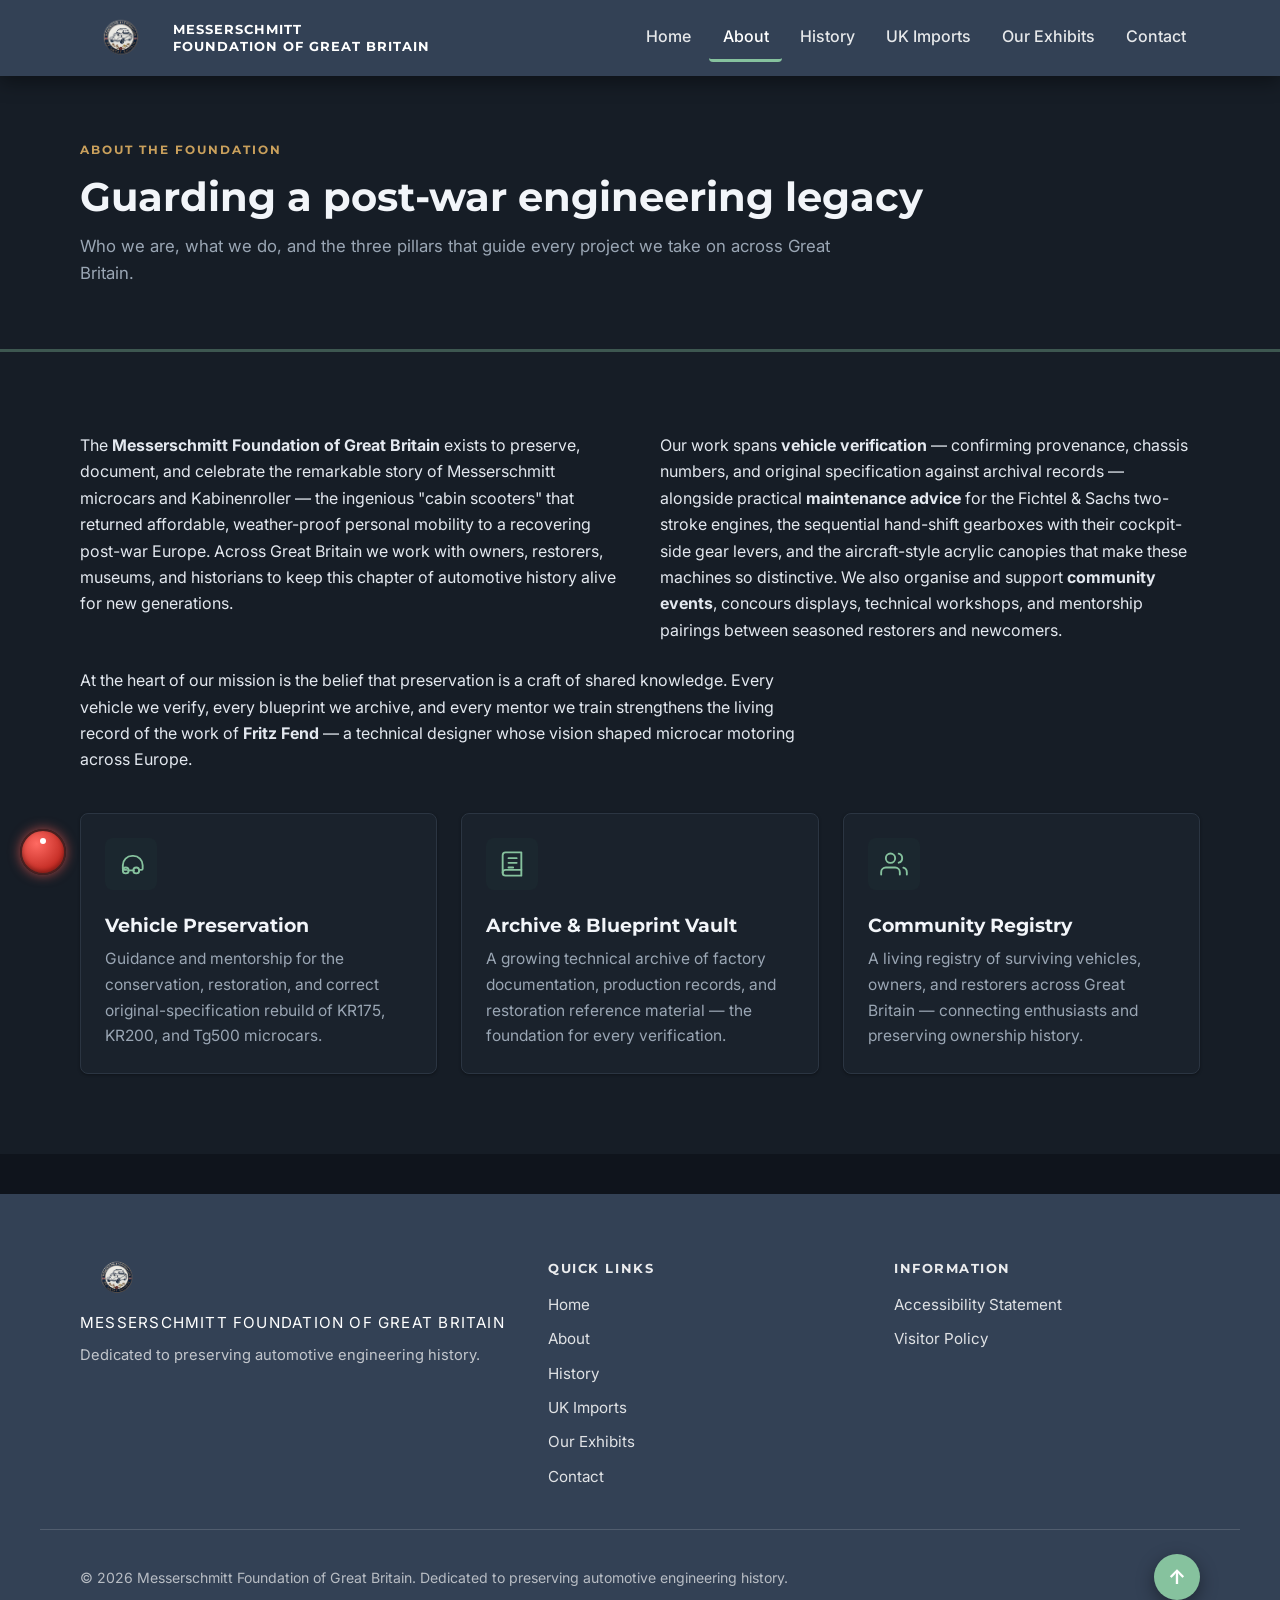
==== about.html @ 217b21d3 "Let the hero spread out on a wide screen The container used to stop dead at 1200px. On a large displ" ====
<!DOCTYPE html>
<html lang="en-GB" data-theme="dark">
<head>
  <meta charset="UTF-8">
  <meta name="viewport" content="width=device-width, initial-scale=1.0, viewport-fit=cover">
  <meta http-equiv="X-UA-Compatible" content="IE=edge">
  <meta name="theme-color" content="#334155">
  <meta name="color-scheme" content="dark light">

  <title>About | Messerschmitt Foundation of Great Britain</title>
  <meta name="title" content="About the Messerschmitt Foundation of Great Britain">
  <meta name="description" content="Learn about the Messerschmitt Foundation of Great Britain — vehicle verification, maintenance advice, community events, and the pillars of preservation, archiving, and registry.">
  <meta name="robots" content="index, follow">

  <meta property="og:type" content="website">
  <meta property="og:site_name" content="Messerschmitt Foundation of Great Britain">
  <meta property="og:title" content="About the Foundation">
  <meta property="og:description" content="Guarding a post-war engineering legacy: vehicle preservation, archive & blueprint vault, and the community registry.">
  <meta property="og:url" content="https://your-username.github.io/messerschmitt-foundation-gb/about.html">

  <link rel="icon" href="data:image/svg+xml,%3Csvg xmlns='http://www.w3.org/2000/svg' viewBox='0 0 32 32'%3E%3Crect width='32' height='32' rx='6' fill='%23334155'/%3E%3Ctext x='16' y='22' font-family='Georgia,serif' font-size='16' fill='%238C6A35' text-anchor='middle'%3EM%3C/text%3E%3C/svg%3E">

  <link rel="preconnect" href="https://fonts.googleapis.com">
  <link rel="preconnect" href="https://fonts.gstatic.com" crossorigin>
  <link href="https://fonts.googleapis.com/css2?family=Inter:wght@400;500;600;700&family=Montserrat:wght@600;700;800&display=swap" rel="stylesheet">

  <link rel="stylesheet" href="styles.css?v=20260919d">
</head>

<body data-page="about">
  <!-- Floating display control -->
  <div class="micro-dashboard" id="micro-dashboard" role="group" aria-label="Display controls">
    <button class="dash-red" id="theme-toggle" type="button" role="switch" aria-checked="false" aria-label="Toggle light and dark mode">
      <span class="red-dot" aria-hidden="true"></span>
    </button>
  </div>

  <a class="skip-link" href="#main-content">Skip to main content</a>

  <!-- ============ SITE HEADER ============ -->
  <header class="site-header" id="site-header">
    <div class="container header-inner">
      <a class="brand" href="index.html" aria-label="Messerschmitt Foundation of Great Britain — home">
        <img class="brand-logo" src="assets/images/mfgb-logo.png" alt="" width="676" height="369">
        <span class="brand-text">MESSERSCHMITT<br>FOUNDATION OF GREAT BRITAIN</span>
      </a>

      <button
        class="nav-toggle"
        id="nav-toggle"
        type="button"
        aria-expanded="false"
        aria-controls="main-nav"
        aria-label="Toggle navigation">
        <span class="nav-toggle-bar" aria-hidden="true"></span>
        <span class="nav-toggle-bar" aria-hidden="true"></span>
        <span class="nav-toggle-bar" aria-hidden="true"></span>
      </button>

      <nav class="main-nav" id="main-nav" aria-label="Primary navigation" aria-hidden="true">
        <ul class="nav-list">
          <li><a class="nav-link" href="index.html">Home</a></li>
          <li><a class="nav-link" href="about.html">About</a></li>
          <li><a class="nav-link" href="history.html">History</a></li>
          <li><a class="nav-link" href="imports.html">UK Imports</a></li>
          <li><a class="nav-link" href="exhibits.html">Our Exhibits</a></li>
          <li><a class="nav-link" href="contact.html">Contact</a></li>
        </ul>
      </nav>
    </div>
  </header>

  <main id="main-content">

    <!-- ============ PAGE HERO ============ -->
    <section class="page-hero">
      <div class="container">
        <p class="eyebrow">About the Foundation</p>
        <h1 class="page-title">Guarding a post-war engineering legacy</h1>
        <p class="page-subtitle">
          Who we are, what we do, and the three pillars that guide every project
          we take on across Great Britain.
        </p>
      </div>
    </section>

    <!-- ============ ABOUT CONTENT ============ -->
    <section id="about" class="section section-alt" aria-labelledby="about-title">
      <div class="container">
        <h2 class="visually-hidden" id="about-title">About the Messerschmitt Foundation of Great Britain</h2>

        <div class="prose-grid">
          <p>
            The <strong>Messerschmitt Foundation of Great Britain</strong> exists to
            preserve, document, and celebrate the remarkable story of Messerschmitt
            microcars and Kabinenroller — the ingenious "cabin scooters" that returned
            affordable, weather-proof personal mobility to a recovering post-war Europe.
            Across Great Britain we work with owners, restorers, museums, and historians
            to keep this chapter of automotive history alive for new generations.
          </p>
          <p>
            Our work spans <strong>vehicle verification</strong> — confirming provenance,
            chassis numbers, and original specification against archival records —
            alongside practical <strong>maintenance advice</strong> for the Fichtel &amp;
            Sachs two-stroke engines, the sequential hand-shift gearboxes with their
            cockpit-side gear levers, and the aircraft-style acrylic canopies that
            make these machines so distinctive.
            We also organise and support <strong>community events</strong>, concours
            displays, technical workshops, and mentorship pairings between seasoned
            restorers and newcomers.
          </p>
          <p>
            At the heart of our mission is the belief that preservation is a craft of
            shared knowledge. Every vehicle we verify, every blueprint we archive, and
            every mentor we train strengthens the living record of the work of
            <strong>Fritz Fend</strong> — a technical designer whose vision shaped
            microcar motoring across Europe.
          </p>
        </div>

        <div class="pillars-grid">
          <article class="card pillar-card">
            <div class="card-icon" aria-hidden="true">
              <svg viewBox="0 0 24 24" fill="none" stroke="currentColor" stroke-width="1.6" stroke-linecap="round" stroke-linejoin="round">
                <path d="M19 17h2c.6 0 1-.4 1-1v-3c0-4.4-3.6-8-8-8h-1c-4.4 0-8 3.6-8 8v3c0 .6.4 1 1 1h2"></path>
                <circle cx="7.5" cy="17.5" r="2.5"></circle>
                <circle cx="16.5" cy="17.5" r="2.5"></circle>
                <path d="M9.5 17.5h5"></path>
              </svg>
            </div>
            <h3 class="card-title">Vehicle Preservation</h3>
            <p class="card-text">
              Guidance and mentorship for the conservation, restoration, and correct
              original-specification rebuild of KR175, KR200, and Tg500 microcars.
            </p>
          </article>

          <article class="card pillar-card">
            <div class="card-icon" aria-hidden="true">
              <svg viewBox="0 0 24 24" fill="none" stroke="currentColor" stroke-width="1.6" stroke-linecap="round" stroke-linejoin="round">
                <path d="M4 19.5A2.5 2.5 0 0 1 6.5 17H20"></path>
                <path d="M6.5 2H20v20H6.5A2.5 2.5 0 0 1 4 19.5v-15A2.5 2.5 0 0 1 6.5 2z"></path>
                <path d="M9 7h7M9 11h7M9 15h4"></path>
              </svg>
            </div>
            <h3 class="card-title">Archive &amp; Blueprint Vault</h3>
            <p class="card-text">
              A growing technical archive of factory documentation, production records,
              and restoration reference material — the foundation for every verification.
            </p>
          </article>

          <article class="card pillar-card">
            <div class="card-icon" aria-hidden="true">
              <svg viewBox="0 0 24 24" fill="none" stroke="currentColor" stroke-width="1.6" stroke-linecap="round" stroke-linejoin="round">
                <path d="M17 21v-2a4 4 0 0 0-4-4H5a4 4 0 0 0-4 4v2"></path>
                <circle cx="9" cy="7" r="4"></circle>
                <path d="M23 21v-2a4 4 0 0 0-3-3.87"></path>
                <path d="M16 3.13a4 4 0 0 1 0 7.75"></path>
              </svg>
            </div>
            <h3 class="card-title">Community Registry</h3>
            <p class="card-text">
              A living registry of surviving vehicles, owners, and restorers across
              Great Britain — connecting enthusiasts and preserving ownership history.
            </p>
          </article>
        </div>
      </div>
    </section>
  </main>

  <!-- ============ FOOTER ============ -->
  <footer class="site-footer">
    <div class="container footer-grid">
      <div class="footer-brand">
        <img class="footer-logo" src="assets/images/mfgb-logo.png" alt="" width="676" height="369" loading="lazy" decoding="async">
        <p class="footer-title">MESSERSCHMITT FOUNDATION OF GREAT BRITAIN</p>
        <p class="footer-text">Dedicated to preserving automotive engineering history.</p>
      </div>

      <nav class="footer-nav" aria-label="Footer navigation">
        <p class="footer-heading">Quick Links</p>
        <ul>
          <li><a href="index.html">Home</a></li>
          <li><a href="about.html">About</a></li>
          <li><a href="history.html">History</a></li>
          <li><a href="imports.html">UK Imports</a></li>
          <li><a href="exhibits.html">Our Exhibits</a></li>
          <li><a href="contact.html">Contact</a></li>
        </ul>
      </nav>

      <div class="footer-legal">
        <p class="footer-heading">Information</p>
        <ul>
          <li><a href="contact.html">Accessibility Statement</a></li>
          <li><a href="contact.html#visitor-policy">Visitor Policy</a></li>
        </ul>
      </div>
    </div>

    <div class="container footer-bottom">
      <p>© 2026 Messerschmitt Foundation of Great Britain. Dedicated to preserving automotive engineering history.</p>
      <button class="back-to-top" id="back-to-top" type="button" aria-label="Back to top" hidden>&uarr;</button>
    </div>
  </footer>

  <script src="app.js?v=20260919b"></script>
</body>
</html>
---- styles.css ----
/* ============================================================
   Messerschmitt Foundation of Great Britain — styles.css
   Production-grade, mobile-first responsive design system.
   ------------------------------------------------------------
   Contents:
   01. CSS Custom Properties (design tokens)
   02. Reset & Base
   03. Accessibility Utilities
   04. Layout Primitives
   05. Header & Navigation
   06. Buttons & Links
   07. Hero Section
   08. Media Placeholder System
   09. Section Headings & Prose
   10. Cards & Pillars
   11. Timeline
   12. Exhibits & Spec Tables
   13. Contact Form & Sidebar
   14. Footer & Back-to-Top
   15. Responsive Media Queries
   ============================================================ */

/* ============================================================
   01. CSS Custom Properties
   ============================================================ */
:root {
  /* Palette — restrained & airy (clean, Wix-style) */
  --color-primary: #334155;        /* Soft slate — header / footer */
  --color-ink: #1F2937;            /* Heading ink */
  --color-accent: #2E6B4F;         /* Muted heritage racing green */
  --color-gold: #8C6A35;           /* Muted brass — tiny details only */
  --color-background: #FFFFFF;     /* White base */
  --color-surface: #FFFFFF;        /* Cards & panels */
  --color-surface-muted: #F6F7F9;  /* Alternate section bands */
  --color-text: #3B4658;           /* Body text */
  --color-text-light: #667085;     /* Secondary text */
  --color-border: #E6E8EC;         /* Hairlines */
  --color-placeholder: #F1F3F6;    /* Media placeholders */

  /* Typography */
  --font-body: 'Inter', system-ui, -apple-system, 'Segoe UI', Roboto, sans-serif;
  --font-heading: 'Montserrat', 'Inter', system-ui, sans-serif;

  /* Spacing scale */
  --space-xs: 0.5rem;
  --space-sm: 0.875rem;
  --space-md: 1.5rem;
  --space-lg: 2.5rem;
  --space-xl: 4rem;

  /* Radii */
  --radius-sm: 4px;
  --radius-md: 8px;
  --radius-lg: 12px;

  /* Elevation */
  --shadow-sm: 0 1px 3px rgba(31, 41, 55, 0.06);
  --shadow-md: 0 6px 18px rgba(31, 41, 55, 0.08);
  --shadow-lg: 0 14px 34px rgba(31, 41, 55, 0.12);

  /* Motion */
  --transition-fast: 150ms ease;
  --transition: 250ms ease;

  /* Focus ring */
  --focus-ring: 3px solid var(--color-accent);

  /* Layout */
  --container-max: 1200px;
  --header-height: 76px;
}

/* ============================================================
   01b. Night Drive Dark Theme
   ------------------------------------------------------------
   Toggled by the floating dash button via the data-theme
   attribute on <html>. Only overrides design tokens — all
   components adapt automatically.
   ============================================================ */
html[data-theme="dark"] {
  --color-background: #0F141C;
  --color-surface: #1A222C;
  --color-surface-muted: #161D26;
  --color-text: #E3E8EF;
  --color-text-light: #9AA6B4;
  --color-border: #2B3542;
  --color-placeholder: #212A35;
  --color-ink: #F2F5F9;
  --color-accent: #86C29E;
  --color-gold: #C9A05C;
  --shadow-sm: 0 1px 3px rgba(0, 0, 0, 0.35);
  --shadow-md: 0 6px 18px rgba(0, 0, 0, 0.4);
  --shadow-lg: 0 14px 34px rgba(0, 0, 0, 0.5);
}

/* ============================================================
   02. Reset & Base
   ============================================================ */
*,
*::before,
*::after {
  box-sizing: border-box;
  margin: 0;
  padding: 0;
}

html {
  scroll-behavior: smooth;
  scroll-padding-top: calc(var(--header-height) + 16px);
  -webkit-text-size-adjust: 100%;
}

body {
  font-family: var(--font-body);
  font-size: 1rem;
  line-height: 1.65;
  color: var(--color-text);
  background-color: var(--color-background);
  -webkit-font-smoothing: antialiased;
  -moz-osx-font-smoothing: grayscale;
}

img,
svg {
  display: block;
  max-width: 100%;
}

a {
  color: var(--color-accent);
  text-decoration: none;
}

a:hover {
  text-decoration: underline;
  text-underline-offset: 3px;
}

button {
  font-family: inherit;
  cursor: pointer;
}

h1, h2, h3, h4 {
  font-family: var(--font-heading);
  color: var(--color-ink);
  line-height: 1.2;
  font-weight: 700;
}

/* ============================================================
   03. Accessibility Utilities
   ============================================================ */
.visually-hidden {
  position: absolute;
  width: 1px;
  height: 1px;
  padding: 0;
  margin: -1px;
  overflow: hidden;
  clip: rect(0 0 0 0);
  white-space: nowrap;
  border: 0;
}

.skip-link {
  position: absolute;
  top: -60px;
  left: 16px;
  z-index: 2000;
  padding: 0.75rem 1.25rem;
  background: var(--color-primary);
  color: #fff;
  border-radius: var(--radius-sm);
  transition: top var(--transition-fast);
}

.skip-link:focus {
  top: 12px;
  outline: var(--focus-ring);
  outline-offset: 2px;
}

:focus-visible {
  outline: var(--focus-ring);
  outline-offset: 3px;
}

::selection {
  background: rgba(46, 107, 79, 0.22);
  color: inherit;
}

@media (prefers-reduced-motion: reduce) {
  *,
  *::before,
  *::after {
    animation-duration: 0.01ms !important;
    animation-iteration-count: 1 !important;
    transition-duration: 0.01ms !important;
    scroll-behavior: auto !important;
  }
}

/* ============================================================
   04. Layout Primitives
   ============================================================ */
.container {
  width: 100%;
  max-width: var(--container-max);
  margin-inline: auto;
  padding-inline: 1.25rem;
}

.section {
  padding-block: var(--space-xl);
}

.section-alt {
  background: var(--color-surface-muted);
}

/* ============================================================
   05. Header & Navigation
   ============================================================ */
.site-header {
  position: sticky;
  top: 0;
  z-index: 1000;
  background: var(--color-primary);
  color: #fff;
  box-shadow: var(--shadow-md);
}

/* Pinned header compresses once the page is scrolled so the tab
   navigation always stays visible without taking up extra room. */
.site-header.is-scrolled .header-inner {
  min-height: calc(var(--header-height) - 16px);
  padding-block: 0.4rem;
}

.site-header.is-scrolled .brand-logo {
  height: 34px;
}

.header-inner {
  display: flex;
  align-items: center;
  justify-content: space-between;
  gap: var(--space-md);
  min-height: var(--header-height);
  padding-block: 0.75rem;
  transition: min-height var(--transition), padding var(--transition);
}

.brand {
  display: inline-flex;
  align-items: center;
  gap: 0.75rem;
  color: #fff;
}

.brand:hover {
  text-decoration: none;
}

.brand-logo {
  height: 44px;
  width: auto;
  flex-shrink: 0;
  object-fit: contain;
  transition: height var(--transition);
}

.brand-text {
  font-family: var(--font-heading);
  font-size: 0.8rem;
  font-weight: 700;
  letter-spacing: 0.08em;
  line-height: 1.35;
}

/* Hamburger toggle */
.nav-toggle {
  display: inline-flex;
  flex-direction: column;
  justify-content: center;
  gap: 5px;
  width: 44px;
  height: 44px;
  padding: 10px;
  background: transparent;
  border: 2px solid rgba(255, 255, 255, 0.35);
  border-radius: var(--radius-sm);
}

.nav-toggle-bar {
  display: block;
  width: 100%;
  height: 2px;
  background: #fff;
  border-radius: 2px;
  transition: transform var(--transition), opacity var(--transition-fast);
}

.nav-toggle[aria-expanded="true"] .nav-toggle-bar:nth-child(1) {
  transform: translateY(7px) rotate(45deg);
}

.nav-toggle[aria-expanded="true"] .nav-toggle-bar:nth-child(2) {
  opacity: 0;
}

.nav-toggle[aria-expanded="true"] .nav-toggle-bar:nth-child(3) {
  transform: translateY(-7px) rotate(-45deg);
}

/* Mobile drawer */
.main-nav {
  display: none;
  position: absolute;
  top: 100%;
  left: 0;
  right: 0;
  background: var(--color-primary);
  border-top: 1px solid rgba(255, 255, 255, 0.12);
}

.main-nav.is-open {
  display: block;
}

.nav-list {
  list-style: none;
  padding: 0.5rem 0 1rem;
}

.nav-link {
  display: block;
  padding: 0.85rem 1.25rem;
  color: rgba(255, 255, 255, 0.88);
  font-weight: 500;
  border-left: 3px solid transparent;
  transition: color var(--transition-fast), background var(--transition-fast), border-color var(--transition-fast);
}

.nav-link:hover {
  color: #fff;
  background: rgba(255, 255, 255, 0.06);
  text-decoration: none;
}

.nav-link.is-active {
  color: #fff;
  border-left-color: var(--color-accent);
}

.nav-link.is-active:hover {
  text-decoration: none;
}

/* ============================================================
   06. Buttons & Links
   ============================================================ */
.btn {
  display: inline-flex;
  align-items: center;
  justify-content: center;
  gap: 0.5rem;
  padding: 0.85rem 1.75rem;
  border-radius: var(--radius-md);
  font-family: var(--font-heading);
  font-size: 0.95rem;
  font-weight: 700;
  letter-spacing: 0.02em;
  text-align: center;
  border: 2px solid transparent;
  transition: transform var(--transition-fast), box-shadow var(--transition), background var(--transition), color var(--transition);
}

.btn:hover {
  text-decoration: none;
  transform: translateY(-2px);
  box-shadow: var(--shadow-md);
}

.btn:active {
  transform: translateY(0);
}

.btn-primary {
  background: var(--color-primary);
  color: #fff;
}

.btn-primary:hover {
  background: #26543F;
}

.btn-secondary {
  background: transparent;
  color: var(--color-ink);
  border-color: var(--color-ink);
}

.btn-secondary:hover {
  background: var(--color-primary);
  color: #fff;
}

/* ============================================================
   07. Hero Section
   ============================================================ */
.hero-section {
  position: relative;
  background: var(--color-surface-muted);
  color: var(--color-text);
  overflow: hidden;
}

.hero-section::after {
  content: "";
  position: absolute;
  inset: auto 0 0 0;
  height: 3px;
  background: var(--color-accent);
  opacity: 0.35;
}

.hero-grid {
  display: grid;
  gap: var(--space-lg);
  padding-block: var(--space-xl);
}

.hero-title {
  color: var(--color-ink);
  font-size: clamp(1.75rem, 5vw, 2.9rem);
  margin-block: 0.75rem 1rem;
}

.hero-lede {
  color: var(--color-text-light);
  font-size: 1.05rem;
  max-width: 34em;
  margin-bottom: var(--space-md);
}

.eyebrow {
  font-family: var(--font-heading);
  font-size: 0.78rem;
  font-weight: 700;
  letter-spacing: 0.16em;
  text-transform: uppercase;
  color: var(--color-gold);
}

.hero-section .eyebrow {
  color: var(--color-gold);
}

.callout-box {
  display: flex;
  align-items: flex-start;
  gap: 0.75rem;
  padding: 1rem 1.25rem;
  margin-bottom: var(--space-md);
  background: var(--color-surface);
  border: 1px solid var(--color-border);
  border-left: 3px solid var(--color-accent);
  border-radius: var(--radius-md);
  box-shadow: var(--shadow-sm);
  color: var(--color-text);
  font-size: 0.98rem;
  max-width: 34em;
}

.callout-box strong {
  color: var(--color-accent);
  font-family: var(--font-heading);
}

.hero-actions {
  display: flex;
  flex-wrap: wrap;
  gap: var(--space-sm);
}

/* ---- 07c. Home Collection Stack ----
   Three exhibit widgets, one above the other, in the hero's second
   column. Each one deep-links to Our Exhibits with its car promoted.
   ------------------------------------------------------------------ */
.hero-collection {
  display: flex;
  flex-direction: column;
  gap: 0.9rem;
}

.car-stack {
  display: flex;
  flex-direction: column;
  gap: 0.75rem;
}

.car-widget {
  display: grid;
  grid-template-columns: 128px 1fr auto;
  align-items: center;
  gap: 1rem;
  padding: 0.7rem;
  color: inherit;
  text-decoration: none;
  background: var(--color-surface);
  border: 1px solid var(--color-border);
  border-radius: var(--radius-md);
  box-shadow: var(--shadow-sm);
  transition: transform var(--transition), box-shadow var(--transition),
    border-color var(--transition);
}

.car-widget:hover,
.car-widget:focus-visible {
  border-color: var(--color-gold);
  transform: translateY(-3px);
  box-shadow: var(--shadow-lg);
}

.car-widget-media {
  display: block;
  aspect-ratio: 4 / 3;
  overflow: hidden;
  background: var(--color-placeholder);
  border-radius: var(--radius-sm);
}

.car-widget-media img {
  display: block;
  width: 100%;
  height: 100%;
  object-fit: cover;
  transition: transform var(--transition);
}

.car-widget:hover .car-widget-media img {
  transform: scale(1.05);
}

.car-widget-label {
  display: flex;
  flex-direction: column;
  align-items: flex-start;
  gap: 0.35rem;
}

.car-widget .placeholder-badge {
  font-size: 0.78rem;
  padding: 0.25rem 0.7rem;
  box-shadow: none;
}

.car-widget .placeholder-caption {
  position: static;
  margin: 0;
  font-size: 0.78rem;
  color: var(--color-text-light);
}

.car-widget-go {
  display: grid;
  place-items: center;
  width: 36px;
  height: 36px;
  color: var(--color-accent);
  background: rgba(46, 107, 79, 0.08);
  border-radius: 50%;
  transition: background var(--transition-fast), color var(--transition-fast);
}

.car-widget-go svg {
  width: 18px;
  height: 18px;
}

.car-widget:hover .car-widget-go,
.car-widget:focus-visible .car-widget-go {
  background: var(--color-gold);
  color: #fff;
}

/* ---- 07d. Home Hero Photograph Deck ----
   The hero's three photographs sit in a shuffled stack: the one on show
   is full size, the two behind peek out up and to the right, and app.js
   module 09 deals the stack forward every few seconds — the next plate
   rising to the front while the old front steps back.

   The reveal is budgeted inside the frame rather than around it. The
   frame keeps a --reveal-x strip down its right side and a matching
   --reveal-y strip above, the plate on show is inset by exactly those
   strips, and the plates behind are translated by half and then all of
   the way out. Nothing spills past the frame, so the deck can never
   tread on the column gutter or the hero text at any width.

   --reveal-y is --reveal-x restated as a share of the height: the frame
   is 4:3, so the same number of pixels is 8 / 0.75 = 10.667%. The
   translate percentages resolve against each plate's own size, which is
   slightly smaller than the frame, so the plates land just inside the
   strips rather than exactly on their edges.
   ------------------------------------------------------------------ */
.hero-photo {
  --reveal-x: 8%;
  --reveal-y: 10.667%;
  position: relative;
  aspect-ratio: 4 / 3;
  margin: 0;
  /* Keeps the plates' z-indexes out of the page's own competition. */
  isolation: isolate;
}

.hero-deck-slide {
  position: absolute;
  left: 0;
  bottom: 0;
  width: calc(100% - var(--reveal-x));
  height: calc(100% - var(--reveal-y));
  object-fit: cover;
  background: var(--color-placeholder);
  border: 1px solid var(--color-border);
  border-radius: var(--radius-md);
  box-shadow: var(--shadow-md);
  /* The back-out curve is what makes a plate read as *coming forward*:
     it overshoots the upright position and settles back into it. Keep
     the duration in step with HOLD in app.js module 09. */
  transition: transform 700ms cubic-bezier(0.2, 1.22, 0.36, 1),
    opacity 700ms ease;
}

/* The plate on show — full size, upright, in front. */
.hero-deck-slide[data-depth="0"] {
  transform: none;
  opacity: 1;
  z-index: 3;
}

/* First and second behind it, each half and then all of the way out.
   The easy scale gives the two behind a sense of sitting further away. */
.hero-deck-slide[data-depth="1"] {
  transform: translate(calc(var(--reveal-x) / 2), calc(var(--reveal-y) / -2)) scale(0.985);
  opacity: 0.9;
  z-index: 2;
}

.hero-deck-slide[data-depth="2"] {
  transform: translate(var(--reveal-x), calc(var(--reveal-y) * -1)) scale(0.97);
  opacity: 0.78;
  z-index: 1;
}

/* Each plate keeps the crop line that suits it. The portrait one is
   framed high, because centring it would take the owner's head off. */
.hero-deck-slide[data-focus="high"] {
  object-position: center 15%;
}

/* .btn-secondary on light heroes uses the default outline style */

/* ============================================================
   07b. Page Hero (interior pages)
   ============================================================ */
.page-hero {
  position: relative;
  background: var(--color-surface-muted);
  color: var(--color-text);
  padding-block: var(--space-xl);
  overflow: hidden;
}

.page-hero::after {
  content: "";
  position: absolute;
  inset: auto 0 0 0;
  height: 3px;
  background: var(--color-accent);
  opacity: 0.35;
}

.page-hero .page-title {
  color: var(--color-ink);
  font-size: clamp(1.75rem, 4vw, 2.5rem);
  margin-block: 0.75rem;
}

.page-hero .page-subtitle {
  color: var(--color-text-light);
  font-size: 1.05rem;
  max-width: 46em;
}

.page-hero .eyebrow {
  color: var(--color-gold);
}

/* ============================================================
   08. Media Placeholder System
   ============================================================ */
.media-placeholder {
  display: flex;
  flex-direction: column;
  align-items: center;
  justify-content: center;
  gap: 0.5rem;
  text-align: center;
  aspect-ratio: 16 / 9;
  padding: 1.5rem;
  background-color: var(--color-placeholder);
  background-image:
    linear-gradient(45deg, rgba(51, 65, 85, 0.05) 25%, transparent 25%, transparent 75%, rgba(51, 65, 85, 0.05) 75%),
    linear-gradient(45deg, rgba(51, 65, 85, 0.05) 25%, transparent 25%, transparent 75%, rgba(51, 65, 85, 0.05) 75%);
  background-size: 24px 24px;
  background-position: 0 0, 12px 12px;
  border: 2px dashed var(--color-border);
  border-radius: var(--radius-md);
  color: var(--color-text-light);
}

.placeholder-icon {
  width: 44px;
  height: 44px;
  color: var(--color-ink);
  opacity: 0.6;
}

.placeholder-badge {
  font-family: var(--font-heading);
  font-size: 0.85rem;
  font-weight: 700;
  letter-spacing: 0.04em;
  color: var(--color-ink);
  background: var(--color-surface);
  border: 1px solid var(--color-border);
  border-radius: 999px;
  padding: 0.3rem 0.85rem;
  box-shadow: var(--shadow-sm);
}

.placeholder-caption {
  font-size: 0.8rem;
  letter-spacing: 0.05em;
  text-transform: uppercase;
}

/* Alternate 4:3 ratio variant */
.media-placeholder.ratio-4-3 {
  aspect-ratio: 4 / 3;
}

/* Real photo fills the frame; badge/caption overlay the photo */
.media-placeholder.has-photo {
  position: relative;
  overflow: hidden;
  padding: 0;
  border-style: solid;
}

.media-placeholder.has-photo .media-photo {
  position: absolute;
  inset: 0;
  width: 100%;
  height: 100%;
  object-fit: cover;
  display: block;
}

.media-placeholder.has-photo .placeholder-badge {
  position: absolute;
  left: 0.75rem;
  bottom: 0.75rem;
  margin: 0;
  z-index: 2;
}

.media-placeholder.has-photo .placeholder-caption {
  position: absolute;
  right: 0.75rem;
  bottom: 0.9rem;
  margin: 0;
  z-index: 2;
  color: rgba(255, 255, 255, 0.92);
  text-shadow: 0 1px 3px rgba(0, 0, 0, 0.85);
}

/* ---- Whole-photo selector (promotes the exhibit) ---- */
.exhibit-select {
  position: absolute;
  inset: 0;
  z-index: 2;
  padding: 0;
  cursor: pointer;
  border: 2px solid transparent;
  background: transparent;
  transition: border-color var(--transition), background var(--transition);
}

.exhibit-select[hidden] {
  display: none;
}

.exhibit-select:hover {
  border-color: rgba(140, 106, 55, 0.5);
  background: rgba(15, 20, 28, 0.08);
}

.exhibit-select:focus-visible {
  outline: var(--focus-ring);
  outline-offset: -6px;
}

.media-placeholder.has-photo.is-selected {
  box-shadow: inset 0 0 0 2px var(--color-gold);
}

.media-placeholder.has-photo.is-selected .placeholder-badge {
  background: var(--color-gold);
  border-color: var(--color-gold);
  color: #fff;
}

/* A soft scrim along the foot of every photo so the badge and the
   caption stay readable whatever the picture does underneath. */
.media-placeholder.has-photo::after {
  content: "";
  position: absolute;
  inset: auto 0 0 0;
  height: 48%;
  z-index: 1;
  pointer-events: none;
  background: linear-gradient(180deg, rgba(10, 14, 20, 0) 0%, rgba(10, 14, 20, 0.62) 62%, rgba(10, 14, 20, 0.86) 100%);
}

/* ---- Badge / caption overlay bar ---------------------------------
   The badge and caption share the foot of the photo: side by side
   while both fit, wrapping onto two left-aligned lines once the
   photo (or the column it sits in) gets narrow. Driven by the
   content itself, so it needs no breakpoints.
   ------------------------------------------------------------------ */
.media-placeholder.has-photo .photo-overlay {
  position: absolute;
  left: 0.75rem;
  right: 0.75rem;
  bottom: 0.75rem;
  z-index: 2;
  display: flex;
  flex-wrap: wrap;
  align-items: flex-end;
  justify-content: space-between;
  gap: 0.5rem;
}

.media-placeholder.has-photo .photo-overlay .placeholder-badge,
.media-placeholder.has-photo .photo-overlay .placeholder-caption {
  position: static;
  inset: auto;
  margin: 0;
}

/* ============================================================
   09. Section Headings & Prose
   ============================================================ */
.section-heading {
  margin-bottom: var(--space-lg);
}

.section-title {
  font-size: clamp(1.6rem, 3.5vw, 2.3rem);
  margin-block: 0.5rem 0.75rem;
}

.section-subtitle {
  color: var(--color-text-light);
  max-width: 46em;
}

.prose-grid {
  display: grid;
  gap: var(--space-md);
  margin-bottom: var(--space-lg);
}

.prose-grid p {
  max-width: 72ch;
}

/* ============================================================
   10. Cards & Pillars
   ============================================================ */
.card {
  background: var(--color-surface);
  border: 1px solid var(--color-border);
  border-radius: var(--radius-md);
  box-shadow: var(--shadow-sm);
  padding: 1.5rem;
  transition: transform var(--transition), box-shadow var(--transition);
}

.card:hover {
  transform: translateY(-4px);
  box-shadow: var(--shadow-lg);
}

.card-icon {
  display: grid;
  place-items: center;
  width: 52px;
  height: 52px;
  margin-bottom: var(--space-md);
  color: var(--color-accent);
  background: rgba(46, 107, 79, 0.08);
  border-radius: var(--radius-md);
}

.card-icon svg {
  width: 28px;
  height: 28px;
}

.card-title {
  font-size: 1.2rem;
  margin-bottom: 0.6rem;
}

.card-text {
  color: var(--color-text-light);
  font-size: 0.97rem;
}

.pillars-grid {
  display: grid;
  gap: var(--space-md);
}

.explore-grid {
  display: grid;
  gap: var(--space-md);
}

.explore-card {
  display: flex;
  flex-direction: column;
  gap: 0.5rem;
  color: inherit;
  text-decoration: none;
}

.explore-card:hover {
  text-decoration: none;
}

.explore-card .card-icon {
  margin-bottom: 0.5rem;
}

/* ============================================================
   11. Timeline
   ============================================================ */
.history-page-shell {
  position: relative;
  isolation: isolate;
}

.history-spotlight {
  position: fixed;
  inset: 0;
  z-index: 0;
  pointer-events: none;
  opacity: 0.96;
}

.history-spotlight-image-wrap {
  position: absolute;
  inset: 0;
  overflow: hidden;
  filter: saturate(1.1) contrast(1.2) brightness(0.82);
}

.history-spotlight-image-wrap img {
  position: absolute;
  inset: 0;
  width: 100%;
  height: 100%;
  object-fit: cover;
  transform: scale(1.06);
  opacity: 0;
  clip-path: inset(0 0 100% 0);
  transition: opacity 200ms ease, transform 300ms ease;
}

.history-spotlight-image-wrap img.is-front {
  opacity: 0.96;
  clip-path: inset(0 0 0 0);
}

.history-spotlight-image-wrap img.is-enter {
  z-index: 2;
  transition: opacity 200ms ease, transform 300ms ease, clip-path 200ms cubic-bezier(0.4, 0, 0.2, 1);
}

/* Tall 1955 photo: keep the top of the image in view (the two people). */
.history-spotlight-image-wrap img[src$="1955.jpg"] {
  object-position: top center;
}

/* The "Today" plate is artwork, not a photograph — cropping it to a
   portrait screen blew its lettering up to a storey high and cut it
   in half. Fit the whole plate and let its own ground colour carry
   the rest of the frame. */
.history-spotlight-image-wrap img[src$="today-placeholder.svg"] {
  object-fit: contain;
  background: #1a2433;
}

.history-spotlight-gradient {
  position: absolute;
  inset: 0;
  background:
    linear-gradient(90deg, rgba(7, 12, 17, 0.72) 0%, rgba(14, 20, 25, 0.64) 22%, rgba(14, 20, 25, 0.34) 58%, rgba(14, 20, 25, 0.74) 100%),
    linear-gradient(180deg, rgba(15, 20, 28, 0.18) 0%, rgba(10, 14, 19, 0.7) 100%);
}

.page-hero,
.section,
.site-footer {
  position: relative;
  z-index: 1;
}

.timeline {
  list-style: none;
  position: relative;
  padding-left: 1.25rem;
  max-width: 780px;
  z-index: 1;
  /* Scroll progress through the timeline, driven from app.js */
  --progress: 0;
  /* End of the fill: measured by app.js to the last dot so it never runs past it */
  --dot-end: 100%;
}

/* Unfilled track of the timeline progress line. */
.timeline::before {
  content: "";
  position: absolute;
  top: 0;
  left: 5px;
  width: 3px;
  height: var(--dot-end, 100%);
  background: rgba(140, 106, 53, 0.8);
  opacity: 0.35;
  border-radius: 3px;
}

/* Filled portion of the timeline progress line. */
.timeline::after {
  content: "";
  position: absolute;
  top: 0;
  left: 5px;
  width: 3px;
  height: calc(var(--progress) * var(--dot-end, 100%));
  background: rgba(226, 178, 96, 0.95);
  box-shadow: 0 0 8px rgba(226, 178, 96, 0.55);
  border-radius: 3px;
  transition: height 120ms linear;
}

body[data-page="history"] .section,
body[data-page="history"] .section-alt,
body[data-page="history"] .site-footer {
  background: transparent;
}

body[data-page="history"] .timeline-item {
  padding: 0.5rem 0 var(--space-lg) 1.5rem;
}

body[data-page="history"] .timeline-item .timeline-body {
  background: rgba(9, 14, 18, 0.18);
  border: 1px solid rgba(255, 255, 255, 0.08);
  border-radius: 1rem;
  padding: 1rem 1.1rem;
  backdrop-filter: blur(1.5px);
}

.timeline-item {
  position: relative;
  padding: 0 0 var(--space-lg) 1.5rem;
  transition: transform var(--transition), opacity var(--transition);
}

.timeline-item:last-child {
  padding-bottom: 0;
}

.timeline-item.is-active {
  transform: translateX(10px);
}

.timeline-marker {
  position: absolute;
  top: 6px;
  left: -1.25rem;
  width: 14px;
  height: 14px;
  border-radius: 50%;
  background: rgba(140, 106, 53, 0.9);
  border: 3px solid rgba(15, 20, 28, 0.9);
  box-shadow: 0 0 0 3px rgba(140, 106, 53, 0.22);
  z-index: 1; /* keep dots visible above the progress fill */
  transition: all var(--transition);
}

.timeline-item.is-active .timeline-marker {
  background: #fff;
  box-shadow: 0 0 0 3px rgba(255, 255, 255, 0.25), 0 0 20px rgba(255, 255, 255, 0.35);
}

/* "Today" dot — fills with the progress line and glows at the end. */
.timeline-item.is-today .timeline-marker {
  width: 16px;
  height: 16px;
  background: rgba(226, 178, 96, 0.4);
  border-color: rgba(226, 178, 96, 0.85);
}

.timeline-item.is-today.is-active .timeline-marker {
  background: #f0c878;
  border-color: #fff;
  box-shadow: 0 0 0 4px rgba(226, 178, 96, 0.35), 0 0 22px 6px rgba(226, 178, 96, 0.7);
  animation: today-glow 1.8s ease-in-out infinite;
}

@keyframes today-glow {
  0%, 100% {
    box-shadow: 0 0 0 4px rgba(226, 178, 96, 0.3), 0 0 14px 4px rgba(226, 178, 96, 0.5);
  }
  50% {
    box-shadow: 0 0 0 5px rgba(226, 178, 96, 0.45), 0 0 32px 10px rgba(226, 178, 96, 0.9);
  }
}

.timeline-meta {
  display: inline-block;
  margin-bottom: 0.5rem;
}

.timeline-year {
  display: inline-block;
  font-family: var(--font-heading);
  font-size: 0.85rem;
  font-weight: 700;
  letter-spacing: 0.06em;
  color: #fff;
  background: rgba(51, 65, 85, 0.82);
  border: 1px solid rgba(255, 255, 255, 0.12);
  border-radius: var(--radius-sm);
  padding: 0.2rem 0.7rem;
  transition: transform var(--transition-fast), box-shadow var(--transition-fast), background var(--transition-fast), border-color var(--transition-fast);
  box-shadow: var(--shadow-sm);
}

.timeline-item.is-active .timeline-year {
  background: rgba(46, 107, 79, 0.9);
  border-color: rgba(255, 255, 255, 0.36);
  box-shadow: 0 0 0 2px rgba(46, 107, 79, 0.35), var(--shadow-md);
  transform: translateY(-1px);
}

.timeline-title {
  font-size: 1.15rem;
  margin-bottom: 0.4rem;
  color: rgba(255, 255, 255, 0.96);
  transition: color var(--transition);
}

.timeline-item.is-active .timeline-title {
  color: #f8f2e8;
}

.timeline-text {
  color: rgba(244, 247, 251, 0.96);
  max-width: 60ch;
  line-height: 1.7;
  text-shadow: 0 1px 2px rgba(0, 0, 0, 0.28);
}

/* ============================================================
   11b. Archive Catalog
   ============================================================ */
.archive-layout {
  display: grid;
  gap: var(--space-lg);
}

.archive-group {
  padding: 1.5rem;
}

.archive-group-title {
  margin-bottom: 1rem;
  font-size: 1.15rem;
}

.archive-list {
  list-style: none;
  display: grid;
  gap: 0.9rem;
}

.archive-list li {
  display: flex;
  flex-direction: column;
  gap: 0.2rem;
  padding: 0.8rem 0.9rem;
  border: 1px solid var(--color-border);
  border-radius: var(--radius-sm);
  background: rgba(255, 255, 255, 0.02);
}

.archive-list a {
  font-weight: 600;
}

.archive-list span {
  font-size: 0.8rem;
  color: var(--color-text-light);
  letter-spacing: 0.02em;
}

/* ============================================================
   12. Exhibits & Spec Tables
   ============================================================ */
.exhibits-grid {
  display: grid;
  gap: var(--space-lg);
}

.exhibit-card {
  display: flex;
  flex-direction: column;
  padding: 0;
  overflow: hidden;
}

.exhibit-card .exhibit-placeholder {
  border: none;
  border-radius: 0;
  border-bottom: 1px solid var(--color-border);
}

.exhibit-featured {
  order: -1; /* whichever card holds the slot is placed first */
  border-color: rgba(46, 107, 79, 0.4);
  box-shadow: 0 0 0 1px rgba(46, 107, 79, 0.18), var(--shadow-md);
}

/* The smaller boxes are pressable — pressing one promotes it */
.exhibit-card:not(.exhibit-featured) {
  cursor: pointer;
}

/* Nothing to press on the featured card's own photo, so drop the hint */
.exhibit-card.exhibit-featured .exhibit-select {
  cursor: default;
}

.exhibit-card.exhibit-featured .exhibit-select:hover {
  border-color: transparent;
  background: transparent;
}

/* Promotion / demotion — a quick grow into the featured slot */
.exhibit-card.is-promoting {
  animation: exhibit-promote 400ms cubic-bezier(0.2, 0.7, 0.3, 1);
}

@keyframes exhibit-promote {
  from {
    opacity: 0;
    transform: scale(0.94) translateY(14px);
  }
  to {
    opacity: 1;
    transform: none;
  }
}

.exhibit-card.is-demoting {
  animation: exhibit-demote 340ms ease;
}

@keyframes exhibit-demote {
  from {
    opacity: 0.5;
    transform: scale(1.02);
  }
  to {
    opacity: 1;
    transform: none;
  }
}

.exhibit-body {
  padding: 1.5rem;
  display: flex;
  flex-direction: column;
  gap: 0.75rem;
}

.exhibit-tag {
  align-self: flex-start;
  font-family: var(--font-heading);
  font-size: 0.72rem;
  font-weight: 700;
  letter-spacing: 0.12em;
  text-transform: uppercase;
  color: var(--color-accent);
  background: rgba(46, 107, 79, 0.08);
  border-radius: 999px;
  padding: 0.3rem 0.8rem;
}

.spec-table {
  width: 100%;
  border-collapse: collapse;
  font-size: 0.92rem;
  margin-top: 0.5rem;
}

.spec-table th,
.spec-table td {
  text-align: left;
  padding: 0.65rem 0.75rem;
  border-bottom: 1px solid var(--color-border);
  vertical-align: top;
}

.spec-table th {
  width: 40%;
  font-family: var(--font-heading);
  font-size: 0.8rem;
  font-weight: 700;
  letter-spacing: 0.03em;
  text-transform: uppercase;
  color: var(--color-ink);
  white-space: nowrap;
}

.spec-table tr:last-child th,
.spec-table tr:last-child td {
  border-bottom: none;
}

.spec-table tr:hover th,
.spec-table tr:hover td {
  background: var(--color-surface-muted);
}

/* ---- Specification panel ------------------------------------------
   The featured card's sheet. Promoting an exhibit replaces the sheet
   inside it, with a short out/in animation on the body and a brass
   flash on the frame.
   ------------------------------------------------------------------ */
.spec-panel {
  display: flex;
  flex-direction: column;
  gap: 0.6rem;
  padding: 1rem 1.1rem;
  background: var(--color-surface-muted);
  border: 1px solid var(--color-border);
  border-radius: var(--radius-md);
  transition: border-color var(--transition), box-shadow var(--transition);
}

.spec-panel.is-swapping {
  border-color: var(--color-gold);
  box-shadow: 0 0 0 3px rgba(140, 106, 55, 0.14);
}

.spec-panel-head {
  display: flex;
  align-items: center;
  justify-content: space-between;
  flex-wrap: wrap;
  gap: 0.5rem;
}

.spec-panel-eyebrow {
  font-family: var(--font-heading);
  font-size: 0.72rem;
  font-weight: 700;
  letter-spacing: 0.12em;
  text-transform: uppercase;
  color: var(--color-gold);
}

.spec-panel-car {
  font-family: var(--font-heading);
  font-size: 0.72rem;
  font-weight: 700;
  letter-spacing: 0.08em;
  text-transform: uppercase;
  color: var(--color-ink);
  background: var(--color-surface);
  border: 1px solid var(--color-border);
  border-radius: 999px;
  padding: 0.25rem 0.7rem;
}

.spec-panel-body {
  transition: opacity var(--transition-fast), transform var(--transition-fast);
}

.spec-panel-body.is-out {
  opacity: 0;
  transform: translateY(6px);
}

.spec-panel-body.is-in {
  animation: spec-sheet-in 220ms ease;
}

@keyframes spec-sheet-in {
  from {
    opacity: 0;
    transform: translateY(-8px);
  }
  to {
    opacity: 1;
    transform: translateY(0);
  }
}

/* Row hover reads as a brass tint on the muted sheet */
.spec-panel .spec-table tr:hover th,
.spec-panel .spec-table tr:hover td {
  background: rgba(140, 106, 55, 0.08);
}

/* ============================================================
   13. Contact Form & Sidebar
   ============================================================ */
.contact-grid {
  display: grid;
  gap: var(--space-lg);
}

.contact-form {
  display: grid;
  gap: var(--space-md);
  padding: var(--space-lg);
  background: var(--color-surface);
  border: 1px solid var(--color-border);
  border-radius: var(--radius-lg);
  box-shadow: var(--shadow-sm);
}

.form-field {
  display: flex;
  flex-direction: column;
  gap: 0.4rem;
}

.form-field label {
  font-family: var(--font-heading);
  font-size: 0.85rem;
  font-weight: 700;
  letter-spacing: 0.02em;
  color: var(--color-ink);
}

.form-field input,
.form-field select,
.form-field textarea {
  font-family: inherit;
  font-size: 1rem;
  color: var(--color-text);
  background: var(--color-background);
  border: 1px solid var(--color-border);
  border-radius: var(--radius-sm);
  padding: 0.75rem 0.9rem;
  transition: border-color var(--transition-fast), box-shadow var(--transition-fast);
}

.form-field input:focus,
.form-field select:focus,
.form-field textarea:focus {
  outline: none;
  border-color: var(--color-accent);
  box-shadow: 0 0 0 3px rgba(46, 107, 79, 0.18);
}

.form-field textarea {
  resize: vertical;
  min-height: 130px;
}

.form-field input.has-error,
.form-field select.has-error,
.form-field textarea.has-error {
  border-color: #B3261E;
  box-shadow: 0 0 0 3px rgba(179, 38, 30, 0.15);
}

.form-error {
  font-size: 0.85rem;
  color: #B3261E;
  min-height: 1em;
}

.form-status {
  font-size: 0.95rem;
  font-weight: 600;
  min-height: 1.4em;
}

.form-status.is-success {
  color: var(--color-accent);
}

.form-status.is-error {
  color: #B3261E;
}

.contact-sidebar {
  display: grid;
  gap: var(--space-md);
  align-content: start;
}

.contact-address {
  font-style: normal;
  line-height: 2;
  color: var(--color-text-light);
}

.contact-address a {
  font-weight: 600;
}

.policy-list {
  list-style: none;
  display: grid;
  gap: 0.6rem;
  color: var(--color-text-light);
  font-size: 0.95rem;
}

.policy-list li {
  position: relative;
  padding-left: 1.4rem;
}

.policy-list li::before {
  content: "•";
  position: absolute;
  left: 0;
  color: var(--color-accent);
  font-weight: 700;
}

/* ============================================================
   14. Footer & Back-to-Top
   ============================================================ */
.site-footer {
  background: var(--color-primary);
  color: rgba(255, 255, 255, 0.85);
  padding-block: var(--space-xl) var(--space-md);
  margin-top: var(--space-lg);
}

.footer-grid {
  display: grid;
  gap: var(--space-lg);
  padding-bottom: var(--space-lg);
}

.footer-logo {
  height: 40px;
  width: auto;
  object-fit: contain;
  margin-bottom: 0.75rem;
}

.footer-title {
  color: #fff;
  font-size: 0.95rem;
  letter-spacing: 0.08em;
  margin-bottom: 0.5rem;
}

.footer-text {
  color: rgba(255, 255, 255, 0.7);
  font-size: 0.92rem;
}

.footer-heading {
  color: rgba(255, 255, 255, 0.9);
  font-family: var(--font-heading);
  font-size: 0.8rem;
  font-weight: 700;
  letter-spacing: 0.12em;
  text-transform: uppercase;
  margin-bottom: 0.75rem;
}

.footer-nav ul,
.footer-legal ul {
  list-style: none;
  display: grid;
  gap: 0.5rem;
}

.footer-nav a,
.footer-legal a {
  color: rgba(255, 255, 255, 0.85);
  font-size: 0.95rem;
}

.footer-nav a:hover,
.footer-legal a:hover {
  color: var(--color-gold);
}

.footer-bottom {
  display: flex;
  align-items: center;
  justify-content: space-between;
  flex-wrap: wrap;
  gap: var(--space-md);
  padding-top: var(--space-md);
  border-top: 1px solid rgba(255, 255, 255, 0.15);
  font-size: 0.88rem;
  color: rgba(255, 255, 255, 0.65);
}

.back-to-top {
  display: grid;
  place-items: center;
  width: 46px;
  height: 46px;
  border-radius: 50%;
  border: none;
  background: var(--color-accent);
  color: #fff;
  font-size: 1.25rem;
  font-weight: 700;
  box-shadow: var(--shadow-md);
  transition: transform var(--transition), opacity var(--transition);
}

.back-to-top:hover {
  transform: translateY(-3px);
}

/* ============================================================
   15. Responsive Media Queries
   ------------------------------------------------------------
   Mobile-first: default styles above target < 768px.
   ============================================================ */

/* Tablet (768px – 1024px) */
@media (min-width: 768px) {
  .container {
    padding-inline: 2rem;
  }

  .section {
    padding-block: calc(var(--space-xl) + 1rem);
  }

  .hero-grid {
    grid-template-columns: 1.1fr 0.9fr;
    align-items: center;
    gap: var(--space-xl);
  }

  /* A third column does not fit yet — the H1 would lose its measure and
     the car widgets their labels — so the deck sits above the
     text-and-collection row. It is capped rather than run full width:
     a stack of photographs should read as one object, and a frame the
     full 1100px would push the headline off a tablet screen entirely.

     The cap is a width, not a max-width: every plate is absolutely
     positioned, so the figure has no content to size itself from, and
     auto margins would otherwise collapse it to nothing. */
  .hero-photo {
    grid-column: 1 / -1;
    width: min(44rem, 100%);
    margin-inline: auto;
  }

  .pillars-grid {
    grid-template-columns: repeat(3, 1fr);
    gap: var(--space-md);
  }

  .explore-grid {
    grid-template-columns: repeat(2, 1fr);
    gap: var(--space-md);
  }

  .exhibits-grid {
    grid-template-columns: repeat(2, 1fr);
    gap: var(--space-md);
  }

  .exhibit-featured {
    grid-column: span 2;
  }

  .exhibit-featured .exhibit-body {
    display: grid;
    grid-template-columns: 1fr 1fr;
    column-gap: var(--space-lg);
  }

  .exhibit-featured .card-title,
  .exhibit-featured .card-text,
  .exhibit-featured .exhibit-tag {
    grid-column: 1;
  }

  .exhibit-featured .spec-panel {
    grid-column: 2;
    grid-row: 1 / span 3;
    align-self: center;
  }

  .contact-grid {
    grid-template-columns: 1.2fr 0.8fr;
    align-items: start;
  }

  .footer-grid {
    grid-template-columns: 1.4fr 1fr 1fr;
    gap: var(--space-lg);
  }
}

/* Desktop (> 1024px) */
@media (min-width: 1025px) {
  .container {
    padding-inline: 2.5rem;
  }

  /* ---- Horizontal navigation ---------------------------------
     The six tabs plus the two-line wordmark need about a thousand
     pixels. Revealed at 768px they used to run straight over the
     brand — "FOUNDATION OF GREAT BRITAIN" printed across "Home" —
     so the drawer now holds the whole way up to the desktop
     breakpoint, where the row genuinely fits. */
  .nav-toggle {
    display: none;
  }

  .main-nav {
    display: block;
    position: static;
    max-height: none;
    overflow: visible;
    background: transparent;
    border-top: none;
    box-shadow: none;
  }

  .nav-list {
    display: flex;
    align-items: center;
    gap: 0.25rem;
    padding: 0;
  }

  .nav-link {
    display: block;
    min-height: 0;
    padding: 0.6rem 0.7rem;
    font-size: 1rem;
    border-left: none;
    border-bottom: 3px solid transparent;
    border-radius: var(--radius-sm);
  }

  .nav-link.is-active {
    border-left-color: transparent;
    border-bottom-color: var(--color-accent);
  }

  .explore-grid {
    grid-template-columns: repeat(4, 1fr);
  }

  .exhibits-grid {
    grid-template-columns: repeat(3, 1fr);
  }

  .exhibit-featured {
    grid-column: span 3;
  }

  .exhibit-featured .exhibit-body {
    grid-template-columns: 1.15fr 1fr;
  }

  .prose-grid {
    grid-template-columns: 1fr 1fr;
    column-gap: var(--space-lg);
  }

  .prose-grid p:last-child {
    grid-column: span 2;
  }
}

/* Wide desktop: once there is room to spare, the tabs go back to
   their original spacing. Between 1025px and here they run a little
   tighter so the row clears the wordmark. */
@media (min-width: 1200px) {
  .nav-link {
    padding: 0.6rem 0.85rem;
  }

  /* ---- Hero: photograph | text | collection --------------------
     The container reaches its 1200px ceiling here, and the photograph
     now leads the row at roughly 460px — the largest of the three
     columns by some way. The text and the car widgets are held at the
     narrowest widths they still work at: the H1 keeps a readable
     measure, and the widgets keep room for a thumbnail beside their
     two labels.

     Three things pay for the extra width: the gutter drops from
     --space-xl to --space-md (80px back to the photograph), the H1
     steps down again, and the widget thumbnails slim to 94px so
     "FMR Tg500" still sets on one line. */
  .hero-grid {
    grid-template-columns: 1.5fr 1.05fr 0.95fr;
    gap: var(--space-md);
  }

  /* Back into a column of its own, filling it rather than sitting at the
     capped width the 768px block set. */
  .hero-photo {
    grid-column: auto;
    width: auto;
    margin-inline: 0;
  }

  /* This column no longer grows with the viewport, so a 2.5rem headline
     would set as a narrow ribbon. */
  .hero-title {
    font-size: clamp(1.5rem, 2.9vw, 2.25rem);
  }

  /* The widest badge, "FMR Tg500", needs 101px on one line, so the
     thumbnail and gutter give up a little more to leave the label
     comfortably clear of a wrap at the narrow end of this range. The
     1280px block below starts widening both again as the column grows. */
  .car-widget {
    grid-template-columns: 94px 1fr auto;
    gap: 0.8rem;
  }
}

/* ============================================================
   Wide screens — the hero breathes (>= 1280px)
   ------------------------------------------------------------
   Everything above is written for a 1200px container, and the container
   used to stop dead there. On a large display that left the whole site
   huddled in the middle of a lot of empty screen while the hero sat at
   its most compressed: a 24px gutter, a 36px headline, and a text column
   narrow enough to set the headline as a ribbon.

   Past 1280px the container now grows with the viewport, up to 1520px,
   so the space is actually used. The hero then ramps two things in step
   with it — the gutter between the three components, and the size of the
   text inside them.

   Every ramp below is a straight line anchored to 1280px, so each one
   meets the 1200px block exactly at the join and there is no jump when
   the browser crosses the breakpoint:

                           1280px   1600px   1920px
     container             1200     1400     1520  (capped)
     hero gutter             24       40       56
     text column            322      372      398
     headline              36.2     43.2     44.8  (capped)
     lede                  16.8     18.4     20.0
     eyebrow               12.5     13.2     14.1
     widget thumbnail        94      113      120  (capped)

   The headline stops at 2.8rem rather than running on: its column and
   its type do not grow at the same rate, and past about 45px the
   headline starts breaking a line earlier and setting nine lines where
   it set seven, which is more cramped than before, not less.

   At the far end that leaves the hero photograph around 570px wide —
   still the largest of the three columns, and a good deal taller in the
   frame than the 345px it stood at before.
   ============================================================ */
@media (min-width: 1280px) {
  :root {
    --container-max: clamp(1200px, 62.5vw + 400px, 1520px);
  }

  .hero-grid {
    gap: clamp(1.5rem, 5vw - 2.5rem, 3.5rem);
  }

  .hero-title {
    font-size: clamp(1.5rem, 2.2vw + 0.5rem, 2.8rem);
  }

  .hero-lede {
    font-size: clamp(1.05rem, 0.5vw + 0.65rem, 1.3rem);
  }

  .hero-section .eyebrow {
    font-size: clamp(0.78rem, 0.25vw + 0.58rem, 0.9rem);
  }

  .callout-box {
    font-size: clamp(0.98rem, 0.35vw + 0.7rem, 1.12rem);
  }

  /* Room again for a fuller thumbnail as the column widens. */
  .car-widget {
    grid-template-columns: clamp(94px, 6vw + 17px, 120px) 1fr auto;
    gap: 0.9rem;
  }
}

/* ============================================================
   ME 200 "In the Wild" — background of the Explore section
   ------------------------------------------------------------
   The photo fills the Explore section as a background, biased to
   show the top (the figures), and blends into the page with top
   and bottom gradient fades.
   ============================================================ */
.section-explore-bg {
  position: relative;
  background-color: var(--color-background);
  background-image:
    linear-gradient(180deg, var(--color-background) 0%, rgba(13, 18, 26, 0.7) 14%, rgba(13, 18, 26, 0.22) 32%, rgba(13, 18, 26, 0.22) 64%, rgba(13, 18, 26, 0.74) 88%, var(--color-background) 100%),
    url("me 200 in the wild.jpeg");
  background-size: 100% 100%, cover;
  background-position: center, top center;
  background-repeat: no-repeat;
}

.section-explore-bg .section-heading {
  text-shadow: 0 1px 4px rgba(0, 0, 0, 0.65);
}

/* This band always sits on a darkened photograph, whichever way the
   red button is switched, so its type is pinned light rather than
   following the theme — in Day mode the heading ink was landing
   dark on a dark picture. */
.section-explore-bg .section-title {
  color: #F5F8FC;
}

.section-explore-bg .section-subtitle {
  color: rgba(238, 243, 249, 0.92);
}

.section-explore-bg .eyebrow {
  color: #D9A85E;
}

/* ============================================================
   16. Glassmorphism "Canopy Door" Exhibit Card
   ------------------------------------------------------------
   A layered exhibit card inspired by the acrylic side-hinged
   canopy of the KR200. The glass "lid" hinges open on hover /
   focus / tap to reveal the cabin's technical specs beneath.
   ============================================================ */
.canopy-scene {
  perspective: 1000px;
}

.canopy-card {
  position: relative;
  width: min(560px, 100%);
  margin-inline: auto;
  border-radius: 16px;
}

/* Top layer: the glass canopy lid (a real <button> for a11y) */
.canopy-lid {
  position: relative;
  z-index: 2;
  display: block;
  width: 100%;
  padding: 0;
  border-radius: 16px;
  background: rgba(255, 255, 255, 0.6);
  -webkit-backdrop-filter: blur(14px);
  backdrop-filter: blur(14px);
  border: 1px solid var(--color-border);
  box-shadow: var(--shadow-lg);
  color: var(--color-text);
  cursor: pointer;
  overflow: hidden;
  transform-origin: top right;
  transform: rotateY(0deg) rotateX(0deg) translateZ(0);
  transition: transform 0.7s cubic-bezier(0.22, 0.68, 0.2, 1);
  will-change: transform;
}

.canopy-card:hover .canopy-lid,
.canopy-card:focus-within .canopy-lid,
.canopy-card.is-open .canopy-lid {
  transform: rotateY(35deg) rotateX(-10deg) translateZ(20px);
}

/* Asset frame inside the lid (vehicle image placeholder) */
.canopy-asset-frame {
  position: relative;
  display: flex;
  flex-direction: column;
  align-items: center;
  justify-content: center;
  gap: 0.85rem;
  min-height: 340px;
  padding: 2rem;
  text-align: center;
  background: var(--color-placeholder);
}

.canopy-frame-icon {
  width: 64px;
  height: 64px;
  color: var(--color-accent);
  opacity: 0.7;
}

.canopy-badge {
  font-family: var(--font-heading);
  font-size: 0.85rem;
  font-weight: 700;
  letter-spacing: 0.05em;
  color: var(--color-ink);
  background: var(--color-surface);
  border: 1px solid var(--color-border);
  border-radius: 999px;
  padding: 0.4rem 1rem;
}

.canopy-hint {
  font-size: 0.76rem;
  font-weight: 600;
  letter-spacing: 0.08em;
  text-transform: uppercase;
  color: var(--color-text-light);
}

/* Real photo fills the canopy lid; badge/hint overlay it */
.canopy-asset-frame.has-photo {
  position: relative;
  overflow: hidden;
  padding: 0;
}

.canopy-asset-frame.has-photo .canopy-photo {
  position: absolute;
  inset: 0;
  width: 100%;
  height: 100%;
  min-height: 340px;
  object-fit: cover;
  display: block;
}

.canopy-asset-frame.has-photo .canopy-badge {
  position: absolute;
  left: 1rem;
  bottom: 1rem;
  z-index: 2;
  margin: 0;
}

.canopy-asset-frame.has-photo .canopy-hint {
  position: absolute;
  right: 1rem;
  bottom: 1.2rem;
  z-index: 2;
  color: rgba(255, 255, 255, 0.92);
  text-shadow: 0 1px 3px rgba(0, 0, 0, 0.85);
}

/* Glass shine sweep across the lid */
.canopy-shine {
  position: absolute;
  inset: 0;
  pointer-events: none;
  background: linear-gradient(115deg, rgba(255, 255, 255, 0.6) 0%, rgba(255, 255, 255, 0.15) 32%, transparent 60%);
  transform: translateX(-30%);
  transition: transform 0.7s ease;
  will-change: transform;
}

.canopy-card:hover .canopy-shine,
.canopy-card:focus-within .canopy-shine,
.canopy-card.is-open .canopy-shine {
  transform: translateX(30%);
}

/* Dark mode: frosted dark glass lid */
html[data-theme="dark"] .canopy-lid {
  background: rgba(255, 255, 255, 0.06);
  border-color: rgba(255, 255, 255, 0.12);
}

/* Inner layer: the cabin with high-contrast technical specs */
.canopy-cabin {
  position: absolute;
  inset: 0;
  z-index: 1;
  display: flex;
  flex-direction: column;
  justify-content: center;
  gap: 1rem;
  padding: 2rem;
  border-radius: 16px;
  background: var(--color-surface);
  border: 1px solid var(--color-border);
  color: var(--color-text);
}

.canopy-eyebrow {
  font-family: var(--font-heading);
  font-size: 0.72rem;
  font-weight: 700;
  letter-spacing: 0.16em;
  text-transform: uppercase;
  color: var(--color-gold);
}

.cabin-title {
  color: var(--color-ink);
  font-size: 1.35rem;
  margin-bottom: 0.15rem;
}

.cabin-specs {
  display: grid;
  grid-template-columns: repeat(auto-fit, minmax(150px, 1fr));
  gap: 0.75rem;
}

.cabin-specs div {
  padding: 0.85rem 1rem;
  background: var(--color-background);
  border: 1px solid var(--color-border);
  border-radius: 10px;
}

.cabin-specs dt {
  font-family: var(--font-heading);
  font-size: 0.7rem;
  font-weight: 700;
  letter-spacing: 0.1em;
  text-transform: uppercase;
  color: var(--color-gold);
  margin-bottom: 0.3rem;
}

.cabin-specs dd {
  font-size: 1.05rem;
  font-weight: 600;
  color: var(--color-text);
}

/* Dark showcase band behind the glass card */
.section-canopy {
  background: var(--color-surface);
  color: var(--color-text);
}

.section-canopy .section-title {
  color: var(--color-ink);
}

.section-canopy .section-subtitle {
  color: var(--color-text-light);
}

/* ============================================================
   17. Floating Dash Button
   ------------------------------------------------------------
   One control is left in the dashboard cluster: the vintage
   dash light, which switches the site between Classic Racing
   Green and Night Drive Dark. The cluster keeps its position
   clear of the reading column, but the panel chrome is gone,
   so the button now floats on its own.
   ============================================================ */

/* --- Floating dash button --- */
.micro-dashboard {
  position: fixed;
  bottom: 1.25rem;
  left: 1.25rem;
  z-index: 1500;
}

/* Red button — toggle light / dark mode */
.dash-red {
  position: relative;
  width: 46px;
  height: 46px;
  border-radius: 50%;
  border: 2px solid #4A2020;
  background: radial-gradient(circle at 35% 30%, #E0564F, #A4231C 72%);
  box-shadow: inset 0 -2px 4px rgba(0, 0, 0, 0.35), 0 2px 5px rgba(0, 0, 0, 0.35);
  cursor: pointer;
  transition: box-shadow 0.25s ease;
}

.dash-red .red-dot {
  position: absolute;
  top: 7px;
  left: 50%;
  width: 6px;
  height: 6px;
  border-radius: 50%;
  background: #FFF;
  opacity: 0.65;
  transform: translateX(-50%);
}

/* In Night Drive the dash light glows */
html[data-theme="dark"] .dash-red {
  background: radial-gradient(circle at 35% 30%, #FF6A62, #C22A22 72%);
  box-shadow: inset 0 -2px 4px rgba(0, 0, 0, 0.35), 0 0 12px rgba(224, 86, 79, 0.75);
}

html[data-theme="dark"] .dash-red .red-dot {
  opacity: 1;
}

/* Focus rings for the new interactive controls */
.canopy-lid:focus-visible,
.dash-red:focus-visible {
  outline: var(--focus-ring);
  outline-offset: 3px;
}

/* Compact the canopy card on small screens. (The dashboard button
   itself is sized in section 21, alongside the rest of the handheld
   layout, so the two cannot drift apart.) */
@media (max-width: 480px) {
  .canopy-asset-frame {
    min-height: 280px;
  }
}


/* ============================================================
   19. UK Imports — Embedded Chassis Register
   ------------------------------------------------------------
   The live fraserbyte/Messerschmitt dashboard is embedded in an
   iframe and rendered unchanged (its graphs and colour selector
   are left exactly as-is). The surrounding page chrome — hero and
   framed section — matches the rest of the site.
   ============================================================ */
.imports-embed {
  width: 100%;
  height: clamp(480px, 78vh, 920px);
  background: var(--color-surface);
  border: 1px solid var(--color-border);
  border-radius: var(--radius-lg);
  box-shadow: var(--shadow-md);
  overflow: hidden;
}

.imports-frame {
  display: block;
  width: 100%;
  height: 100%;
  border: 0;
}

.imports-escape {
  margin-top: var(--space-sm);
  font-family: var(--font-heading);
  font-size: 0.8rem;
  font-weight: 700;
  letter-spacing: 0.08em;
  text-transform: uppercase;
}

.imports-escape a {
  display: inline-flex;
  align-items: center;
  gap: 0.4rem;
  min-height: 44px;
  color: var(--color-gold);
}

/* ============================================================
   21. Handheld Refinements (< 768px)
   ------------------------------------------------------------
   The layout above already stacks on a phone; this section is
   about how it *reads* there. Everything below is scoped to the
   handheld range, so the desktop design is untouched:

     · a tighter spacing scale, so a page is scrolled not trudged
     · a compact two-line masthead and a proper full-height drawer
     · specification sheets that stack instead of fraying into
       one-word columns
     · the dashboard button pulled clear of the reading column
   ============================================================ */
@media (max-width: 767px) {
  /* ---- Rhythm -----------------------------------------------
     Retuning the two largest steps of the spacing scale walks
     through every section, hero and footer at once. */
  :root {
    --space-lg: 1.85rem;
    --space-xl: 2.75rem;
    --header-height: 58px;
  }

  .container {
    padding-inline: 1.1rem;
  }

  /* ---- Masthead ---------------------------------------------
     A smaller roundel and a tighter wordmark keep the brand on
     two lines, so the sticky header costs ~58px instead of ~86px
     of a phone screen. */
  .header-inner {
    gap: 0.75rem;
    padding-block: 0.5rem;
  }

  .brand {
    gap: 0.55rem;
    min-width: 0;
  }

  .brand-logo {
    height: 32px;
  }

  .brand-text {
    font-size: 0.58rem;
    letter-spacing: 0.055em;
    line-height: 1.4;
  }

  .site-header.is-scrolled .header-inner {
    min-height: calc(var(--header-height) - 6px);
    padding-block: 0.35rem;
  }

  .site-header.is-scrolled .brand-logo {
    height: 28px;
  }

  /* ---- Hero -------------------------------------------------
     The section and the grid were each paying a full --space-xl,
     which left a screen-and-a-half of nothing above the title. */
  .hero-section {
    padding-block: 0;
  }

  .hero-grid {
    gap: var(--space-lg);
    padding-block: 1.75rem var(--space-lg);
  }

  .hero-title {
    font-size: clamp(1.7rem, 8vw, 2.2rem);
    margin-block: 0.5rem 0.75rem;
  }

  .hero-lede {
    font-size: 1rem;
  }

  .callout-box {
    flex-direction: column;
    gap: 0.35rem;
    padding: 0.9rem 1rem;
    font-size: 0.94rem;
  }

  /* Full-width stacked calls to action — easier to hit, and they
     read as a deliberate pair rather than two stray pills. */
  .hero-actions {
    gap: 0.6rem;
  }

  .hero-actions .btn {
    flex: 1 1 100%;
    min-height: 50px;
  }

  /* ---- Collection stack -------------------------------------
     Slimmer thumbnail column so the label has room for its two
     lines without the caption folding word by word. */
  .car-widget {
    grid-template-columns: 96px 1fr auto;
    gap: 0.8rem;
    padding: 0.55rem;
  }

  .car-widget .placeholder-badge {
    font-size: 0.74rem;
    padding: 0.22rem 0.6rem;
  }

  .car-widget .placeholder-caption {
    font-size: 0.7rem;
    letter-spacing: 0.04em;
  }

  .car-widget-go {
    width: 30px;
    height: 30px;
  }

  .car-widget-go svg {
    width: 15px;
    height: 15px;
  }

  /* ---- Page heroes & sections -------------------------------- */
  .page-hero .page-subtitle,
  .section-subtitle {
    font-size: 0.98rem;
  }

  /* Wide tracking at this width turned every eyebrow into three
     shouted lines above the heading it introduces. */
  .eyebrow {
    font-size: 0.72rem;
    letter-spacing: 0.12em;
  }

  .section-heading {
    margin-bottom: var(--space-md);
  }

  /* The photo behind Explore needs a heavier veil at this size:
     the cards sit almost edge to edge, so the headline has less
     clean sky to sit against. */
  .section-explore-bg {
    background-image:
      linear-gradient(180deg, var(--color-background) 0%, rgba(13, 18, 26, 0.82) 12%, rgba(13, 18, 26, 0.48) 34%, rgba(13, 18, 26, 0.5) 62%, rgba(13, 18, 26, 0.86) 86%, var(--color-background) 100%),
      url("me 200 in the wild.jpeg");
  }

  /* Exhibit cards carry their own padding on .exhibit-body so the
     photograph can run to the edge of the frame — keep them out of
     the general card tightening. */
  .card:not(.exhibit-card) {
    padding: 1.15rem;
  }

  .card-icon {
    width: 44px;
    height: 44px;
    margin-bottom: 0.75rem;
  }

  .card-icon svg {
    width: 24px;
    height: 24px;
  }

  /* ---- Photo overlays ---------------------------------------
     Badge over caption: side by side, the caption ran into the
     badge and off the edge of a narrow photo. */
  .media-placeholder.has-photo .photo-overlay {
    left: 0.65rem;
    right: 0.65rem;
    bottom: 0.65rem;
    flex-direction: column;
    align-items: flex-start;
    gap: 0.3rem;
  }

  .media-placeholder.has-photo .placeholder-caption {
    font-size: 0.72rem;
  }

  /* ---- Exhibits & specification sheets -----------------------
     A two-column table inside a 350px card gave a 40% label
     column and a shredded value column ("191cc Fichtel & Sachs
     two-/stroke, air-/cooled, single-/cylinder"). On a phone the
     rows stack: label above, value on the full width beneath. */
  .exhibits-grid {
    gap: var(--space-md);
  }

  .exhibit-body {
    padding: 1.15rem;
    gap: 0.6rem;
  }

  .spec-panel {
    padding: 0.85rem 0.9rem;
  }

  .spec-table,
  .spec-table tbody,
  .spec-table tr,
  .spec-table th,
  .spec-table td {
    display: block;
    width: auto;
  }

  .spec-table tr {
    padding-block: 0.6rem;
    border-bottom: 1px solid var(--color-border);
  }

  .spec-table tr:last-child {
    border-bottom: none;
    padding-bottom: 0;
  }

  .spec-table tr:first-child {
    padding-top: 0;
  }

  .spec-table th,
  .spec-table td {
    padding: 0;
    border-bottom: none;
    white-space: normal;
  }

  .spec-table th {
    margin-bottom: 0.2rem;
    font-size: 0.7rem;
    letter-spacing: 0.08em;
    color: var(--color-gold);
  }

  .spec-table td {
    font-size: 0.95rem;
    line-height: 1.55;
  }

  /* Row hover is a pointer idea; on touch it only ever flashes. */
  .spec-table tr:hover th,
  .spec-table tr:hover td,
  .spec-panel .spec-table tr:hover th,
  .spec-panel .spec-table tr:hover td {
    background: transparent;
  }

  /* ---- History timeline --------------------------------------
     The rail and the item indent together ate a fifth of the
     screen. Tightened, with the card carrying a little more
     weight so the text holds up over the spotlight photo. */
  .timeline {
    padding-left: 0.9rem;
  }

  .timeline-item,
  body[data-page="history"] .timeline-item {
    padding: 0.25rem 0 var(--space-md) 1rem;
  }

  .timeline-item.is-active {
    transform: translateX(4px);
  }

  .timeline-marker {
    left: -0.9rem;
    width: 12px;
    height: 12px;
  }

  body[data-page="history"] .timeline-item .timeline-body {
    padding: 0.85rem 0.95rem;
    background: rgba(9, 14, 18, 0.42);
    border-radius: 0.85rem;
  }

  .timeline-title {
    font-size: 1.05rem;
  }

  .timeline-text {
    font-size: 0.95rem;
    line-height: 1.6;
  }

  /* A darker wash over the fixed spotlight photo: on a phone the
     text column covers most of the picture anyway, and legibility
     has to win. */
  .history-spotlight-gradient {
    background:
      linear-gradient(90deg, rgba(7, 12, 17, 0.78) 0%, rgba(14, 20, 25, 0.72) 30%, rgba(14, 20, 25, 0.6) 65%, rgba(14, 20, 25, 0.8) 100%),
      linear-gradient(180deg, rgba(15, 20, 28, 0.35) 0%, rgba(10, 14, 19, 0.8) 100%);
  }

  .archive-group {
    padding: 1.15rem;
  }

  .archive-list li {
    padding: 0.7rem 0.8rem;
  }

  /* ---- Contact form ------------------------------------------ */
  .contact-form {
    padding: 1.15rem;
    gap: 1.1rem;
  }

  .contact-form .btn {
    width: 100%;
    min-height: 50px;
  }

  .form-field textarea {
    min-height: 120px;
  }

  /* ---- UK Imports embed --------------------------------------
     The register is a desktop dashboard in a frame; give it as
     much of the screen as there is, and offer a way out of the
     frame just beneath it. */
  .imports-embed {
    height: calc(100dvh - var(--header-height) - 5rem);
    min-height: 460px;
    border-radius: var(--radius-md);
  }

  /* ---- Footer ------------------------------------------------
     Six quick links in one column made the footer longer than
     some of the pages above it. */
  .footer-grid {
    gap: var(--space-md);
  }

  .footer-nav ul {
    grid-template-columns: repeat(2, minmax(0, 1fr));
    gap: 0.35rem 1rem;
  }

  .footer-nav a,
  .footer-legal a {
    display: inline-block;
    padding-block: 0.3rem;
  }

  .footer-bottom {
    gap: 0.9rem;
    font-size: 0.84rem;
  }

  /* Room at the foot of the page for the floating dashboard. */
  .site-footer {
    padding-bottom: calc(4.5rem + env(safe-area-inset-bottom));
  }

  .back-to-top {
    width: 44px;
    height: 44px;
  }

  /* ---- Dash button -------------------------------------------
     Shrunk, and moved across to the right. A floating control has
     to sit on top of something; on the left it covered the start
     of every line of body copy, which is the one place a reader
     cannot skip. On the ragged right edge it mostly floats over
     white space, and it lands under the thumb either way. */
  .micro-dashboard {
    bottom: calc(0.75rem + env(safe-area-inset-bottom));
    left: auto;
    right: calc(0.75rem + env(safe-area-inset-right));
  }

  .dash-red {
    width: 38px;
    height: 38px;
  }

  .dash-red .red-dot {
    top: 5px;
  }
}

/* ============================================================
   21b. Navigation Drawer (< 1025px)
   ------------------------------------------------------------
   Everything below the desktop breakpoint gets the drawer, so
   these run wider than the handheld block above: a panel that
   scrolls on its own, dims the page behind it, and gives every
   link a comfortable thumb target.
   ============================================================ */
@media (max-width: 1024px) {
  .main-nav {
    max-height: calc(100vh - var(--header-height) - 1.5rem);
    max-height: calc(100dvh - var(--header-height) - 1.5rem);
    overflow-y: auto;
    -webkit-overflow-scrolling: touch;
    box-shadow: 0 18px 30px rgba(8, 12, 18, 0.45);
  }

  .main-nav.is-open {
    animation: nav-drawer-in 200ms ease;
  }

  @keyframes nav-drawer-in {
    from {
      opacity: 0;
      transform: translateY(-8px);
    }
    to {
      opacity: 1;
      transform: none;
    }
  }

  .nav-list {
    padding: 0.35rem 0 max(0.75rem, env(safe-area-inset-bottom));
  }

  .nav-link {
    display: flex;
    align-items: center;
    min-height: 48px;
    padding: 0.7rem 1.1rem;
    font-size: 1.02rem;
    border-bottom: 1px solid rgba(255, 255, 255, 0.07);
  }

  .nav-list li:last-child .nav-link {
    border-bottom: none;
  }

  /* Page dimmer behind the open drawer (class set from app.js). */
  body.nav-is-open::before {
    content: "";
    position: fixed;
    inset: 0;
    z-index: 900;
    background: rgba(8, 12, 18, 0.5);
    -webkit-backdrop-filter: blur(2px);
    backdrop-filter: blur(2px);
  }

  /* The dash button steps aside while the menu is open — in
     landscape the drawer reaches all the way down to it. */
  body.nav-is-open .micro-dashboard {
    opacity: 0;
    pointer-events: none;
    transition: opacity var(--transition-fast);
  }
}

/* ============================================================
   23. Smallest phones (≤ 360px)
   ------------------------------------------------------------
   One more step down on the wordmark, so the masthead still holds
   "FOUNDATION OF GREAT BRITAIN" on a single line and the header
   stays two lines deep. Must follow section 21 to win over it.
   ============================================================ */
@media (max-width: 360px) {
  .brand-text {
    font-size: 0.53rem;
    letter-spacing: 0.04em;
  }

  .container {
    padding-inline: 0.95rem;
  }

  .car-widget {
    grid-template-columns: 86px 1fr auto;
    gap: 0.65rem;
  }

  .hero-title {
    font-size: 1.62rem;
  }
}
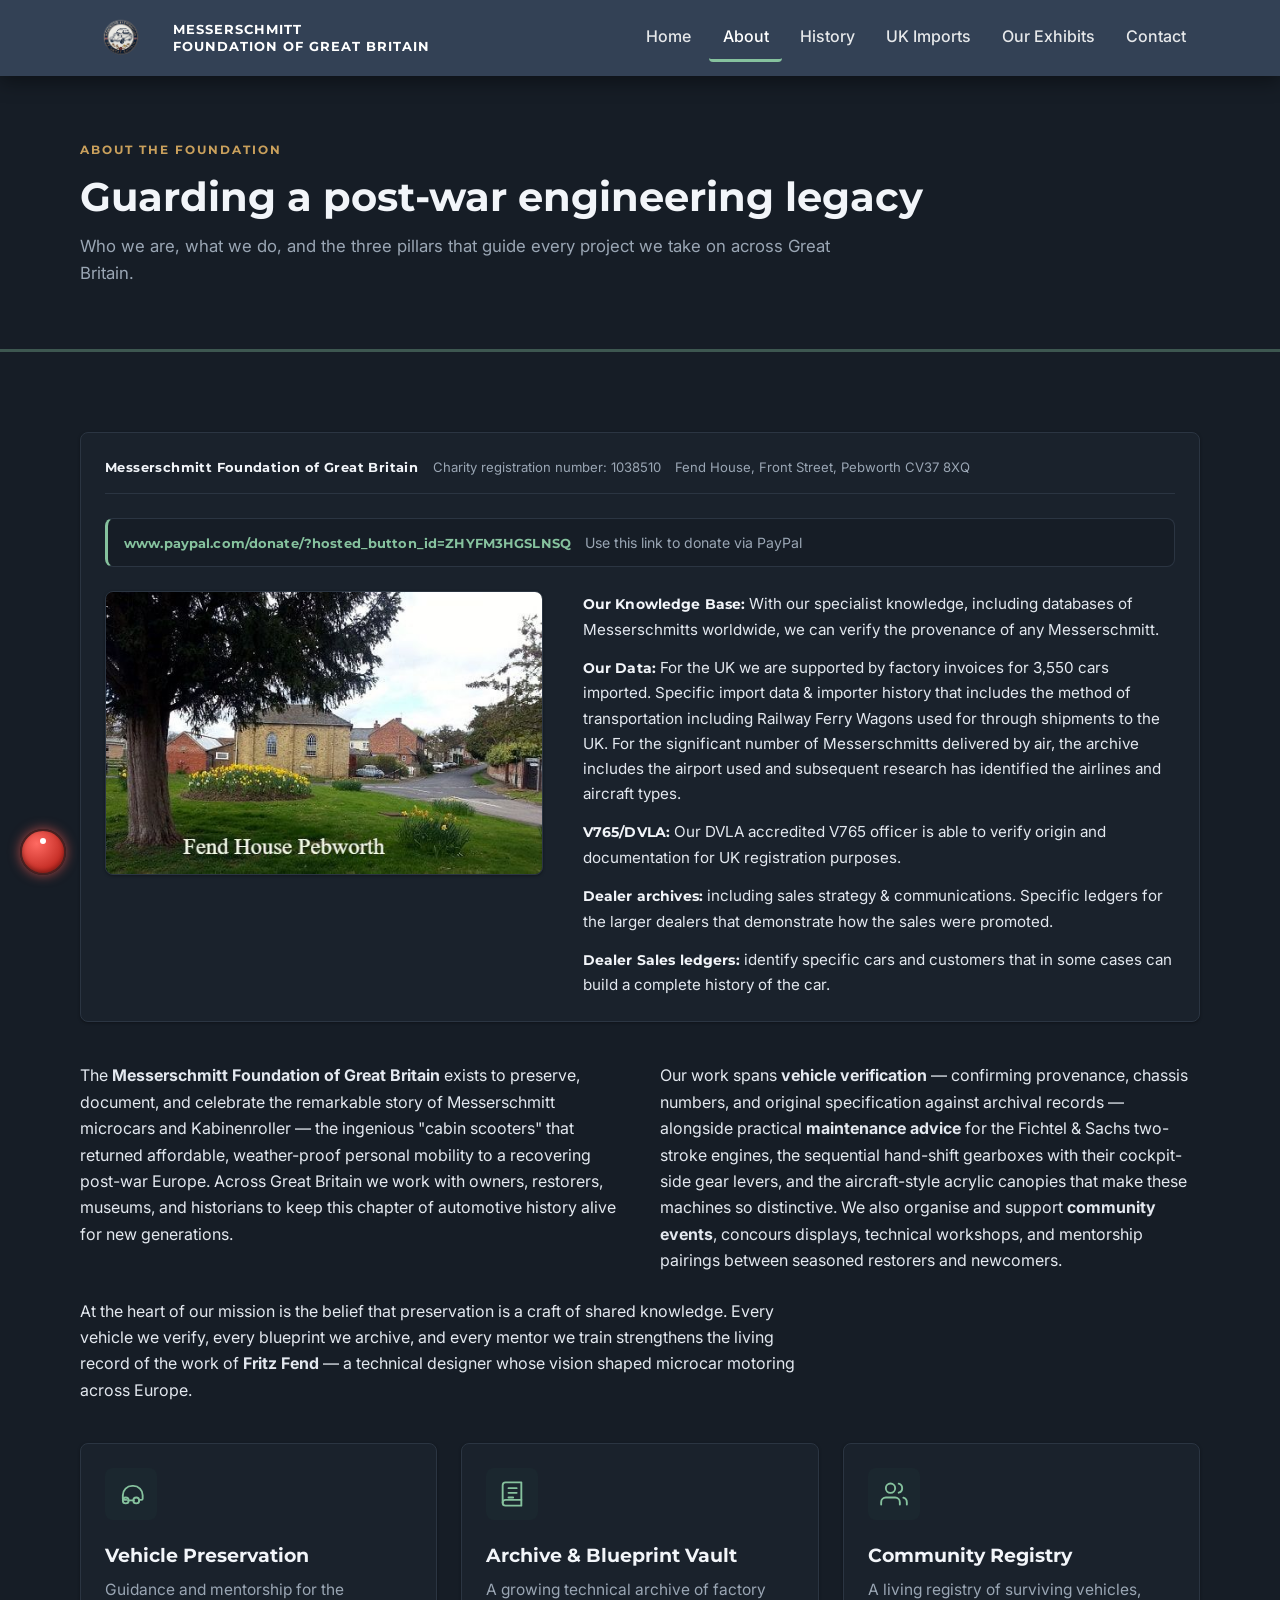
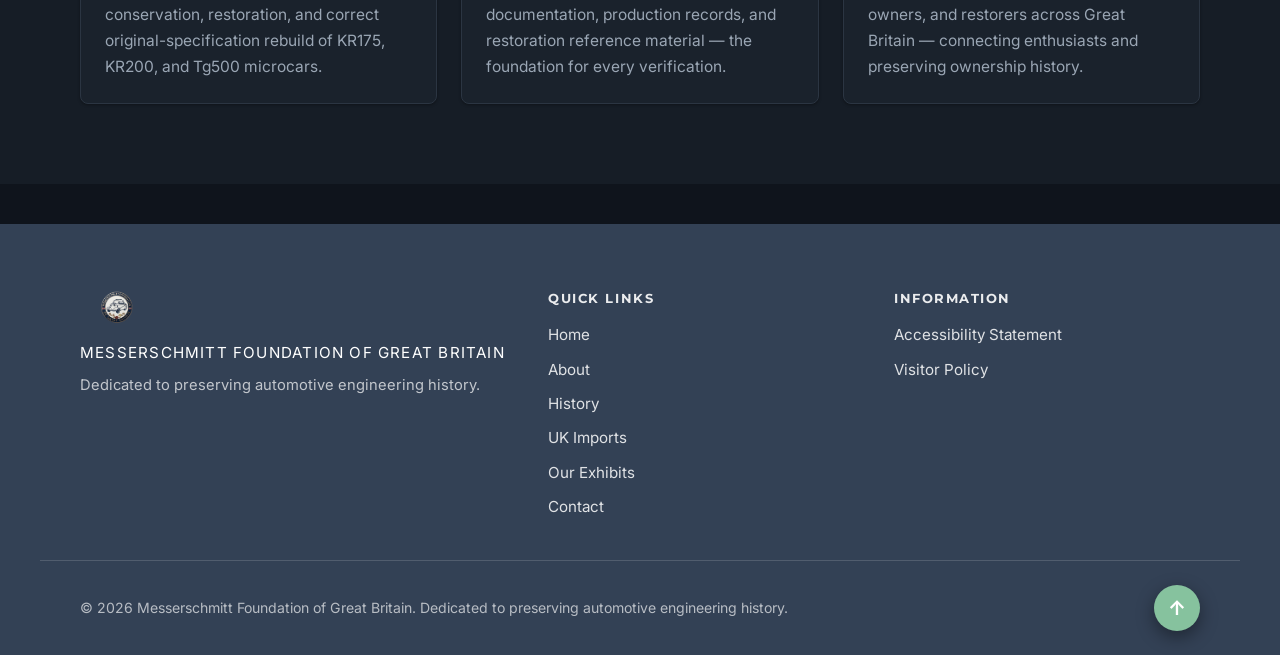
==== commit 8eb183e8: "Migrate the Fend House panel into the About page The Foundation's Fend House details, the PayPal don" ====
--- a/about.html
+++ b/about.html
@@ -24,7 +24,7 @@
   <link rel="preconnect" href="https://fonts.gstatic.com" crossorigin>
   <link href="https://fonts.googleapis.com/css2?family=Inter:wght@400;500;600;700&family=Montserrat:wght@600;700;800&display=swap" rel="stylesheet">
 
-  <link rel="stylesheet" href="styles.css?v=20260919d">
+  <link rel="stylesheet" href="styles.css?v=20260919g">
 </head>
 
 <body data-page="about">
@@ -89,6 +89,37 @@
       <div class="container">
         <h2 class="visually-hidden" id="about-title">About the Messerschmitt Foundation of Great Britain</h2>
 
+        <!-- ============ FEND HOUSE & FOUNDATION DETAILS ============
+             Migrated from the Foundation's previous page. The wording and
+             the arrangement are the original's; the type, the surfaces and
+             the spacing are this site's. -->
+        <div class="foundation-panel card">
+          <p class="foundation-masthead">
+            <span>Messerschmitt Foundation of Great Britain</span>
+            <span>Charity registration number: 1038510</span>
+            <span>Fend House, Front Street, Pebworth CV37 8XQ</span>
+          </p>
+
+          <p class="foundation-donate">
+            <a href="https://www.paypal.com/donate/?hosted_button_id=ZHYFM3HGSLNSQ" target="_blank" rel="noopener noreferrer">www.paypal.com/donate/?hosted_button_id=ZHYFM3HGSLNSQ</a>
+            <span>Use this link to donate via PayPal</span>
+          </p>
+
+          <div class="foundation-grid">
+            <figure class="foundation-photo">
+              <img src="histroy%20of%20the%20mfgb%20file/fendhousemed.jpg" alt="Fend House, Pebworth, seen across the village green behind a large tree and a circular bed of daffodils" width="500" height="323" loading="lazy" decoding="async">
+            </figure>
+
+            <div class="foundation-facts">
+              <p><strong>Our Knowledge Base:</strong> With our specialist knowledge, including databases of Messerschmitts worldwide, we can verify the provenance of any Messerschmitt.</p>
+              <p><strong>Our Data:</strong> For the UK we are supported by factory invoices for 3,550 cars imported. Specific import data &amp; importer history that includes the method of transportation including Railway Ferry Wagons used for through shipments to the UK. For the significant number of Messerschmitts delivered by air, the archive includes the airport used and subsequent research has identified the airlines and aircraft types.</p>
+              <p><strong>V765/DVLA:</strong> Our DVLA accredited V765 officer is able to verify origin and documentation for UK registration purposes.</p>
+              <p><strong>Dealer archives:</strong> including sales strategy &amp; communications. Specific ledgers for the larger dealers that demonstrate how the sales were promoted.</p>
+              <p><strong>Dealer Sales ledgers:</strong> identify specific cars and customers that in some cases can build a complete history of the car.</p>
+            </div>
+          </div>
+        </div>
+
         <div class="prose-grid">
           <p>
             The <strong>Messerschmitt Foundation of Great Britain</strong> exists to
@@ -206,6 +237,6 @@
     </div>
   </footer>
 
-  <script src="app.js?v=20260919b"></script>
+  <script src="app.js?v=20260919f"></script>
 </body>
 </html>
--- a/styles.css
+++ b/styles.css
@@ -609,11 +609,35 @@
 .hero-photo {
   --reveal-x: 8%;
   --reveal-y: 10.667%;
+  margin: 0;
+}
+
+/* The 4:3 box the plates are laid out in. It is a child of the figure
+   rather than the figure itself so that the caption below can sit in
+   flow without the ratio box growing to swallow it — the plates size
+   themselves against the frame, and would be a caption taller if the
+   aspect-ratio sat on the figure. */
+.hero-deck-frame {
   position: relative;
   aspect-ratio: 4 / 3;
-  margin: 0;
   /* Keeps the plates' z-indexes out of the page's own competition. */
   isolation: isolate;
+}
+
+/* A caption belongs to one plate and is only shown while that plate is
+   the one on show. It keeps its height when hidden, so the deck does not
+   resize as the stack turns. */
+.hero-deck-caption {
+  margin: 0.65rem 0 0;
+  font-size: 0.78rem;
+  line-height: 1.5;
+  color: var(--color-text-light);
+  opacity: 0;
+  transition: opacity 320ms ease;
+}
+
+.hero-deck-caption.is-shown {
+  opacity: 1;
 }
 
 .hero-deck-slide {
@@ -889,6 +913,119 @@
   max-width: 72ch;
 }
 
+/* ---- 09b. Foundation Panel (About page) ----
+   The Fend House details, the donation link and the archive summary,
+   migrated from the Foundation's previous page. Only the arrangement is
+   carried over — every colour, font and radius here is the site's own,
+   so the panel sits in the page rather than on top of it.
+   ------------------------------------------------------------------ */
+.foundation-panel {
+  margin-bottom: var(--space-lg);
+}
+
+/* Register name, charity number and address, wrapping onto as many lines
+   as the width needs. */
+.foundation-masthead {
+  display: flex;
+  flex-wrap: wrap;
+  gap: 0.3rem 0.9rem;
+  padding-bottom: var(--space-sm);
+  margin-bottom: var(--space-md);
+  border-bottom: 1px solid var(--color-border);
+}
+
+.foundation-masthead span {
+  font-size: 0.82rem;
+  color: var(--color-text-light);
+}
+
+.foundation-masthead span:first-child {
+  font-family: var(--font-heading);
+  font-weight: 700;
+  letter-spacing: 0.03em;
+  color: var(--color-ink);
+}
+
+/* The donation line borrows the callout treatment — accent edge, quiet
+   surface — so it reads as the one thing on the panel worth pressing. */
+.foundation-donate {
+  display: flex;
+  flex-wrap: wrap;
+  align-items: baseline;
+  gap: 0.35rem 0.9rem;
+  padding: 0.75rem 1rem;
+  margin-bottom: var(--space-md);
+  background: var(--color-surface-muted);
+  border: 1px solid var(--color-border);
+  border-left: 3px solid var(--color-accent);
+  border-radius: var(--radius-md);
+}
+
+.foundation-donate a {
+  font-family: var(--font-heading);
+  font-size: 0.82rem;
+  font-weight: 700;
+  letter-spacing: 0.01em;
+  overflow-wrap: anywhere;
+}
+
+.foundation-donate span {
+  font-size: 0.88rem;
+  color: var(--color-text-light);
+}
+
+.foundation-grid {
+  display: grid;
+  gap: var(--space-md);
+}
+
+.foundation-photo img {
+  width: 100%;
+  height: auto;
+  border: 1px solid var(--color-border);
+  border-radius: var(--radius-md);
+  box-shadow: var(--shadow-sm);
+}
+
+.foundation-facts {
+  display: grid;
+  gap: 0.85rem;
+}
+
+.foundation-facts p {
+  font-size: 0.95rem;
+}
+
+.foundation-facts strong {
+  font-family: var(--font-heading);
+  font-size: 0.88rem;
+  letter-spacing: 0.01em;
+  color: var(--color-ink);
+}
+
+/* Stacked, the two columns would both run away with themselves: the
+   photograph is only 500px wide and would be stretched to nearly twice
+   that, and the facts would set at well over a hundred characters a
+   line. Cap both, left-aligned so they share an edge. */
+@media (max-width: 1024px) {
+  .foundation-photo img {
+    max-width: 500px;
+  }
+
+  .foundation-facts p {
+    max-width: 72ch;
+  }
+}
+
+/* Photograph beside the facts once there is width for both. */
+@media (min-width: 1025px) {
+  .foundation-grid {
+    grid-template-columns: 0.85fr 1.15fr;
+    column-gap: var(--space-lg);
+    align-items: start;
+  }
+}
+
 /* ============================================================
    10. Cards & Pillars
    ============================================================ */
@@ -1006,15 +1143,6 @@
 /* Tall 1955 photo: keep the top of the image in view (the two people). */
 .history-spotlight-image-wrap img[src$="1955.jpg"] {
   object-position: top center;
-}
-
-/* The "Today" plate is artwork, not a photograph — cropping it to a
-   portrait screen blew its lettering up to a storey high and cut it
-   in half. Fit the whole plate and let its own ground colour carry
-   the rest of the frame. */
-.history-spotlight-image-wrap img[src$="today-placeholder.svg"] {
-  object-fit: contain;
-  background: #1a2433;
 }
 
 .history-spotlight-gradient {
